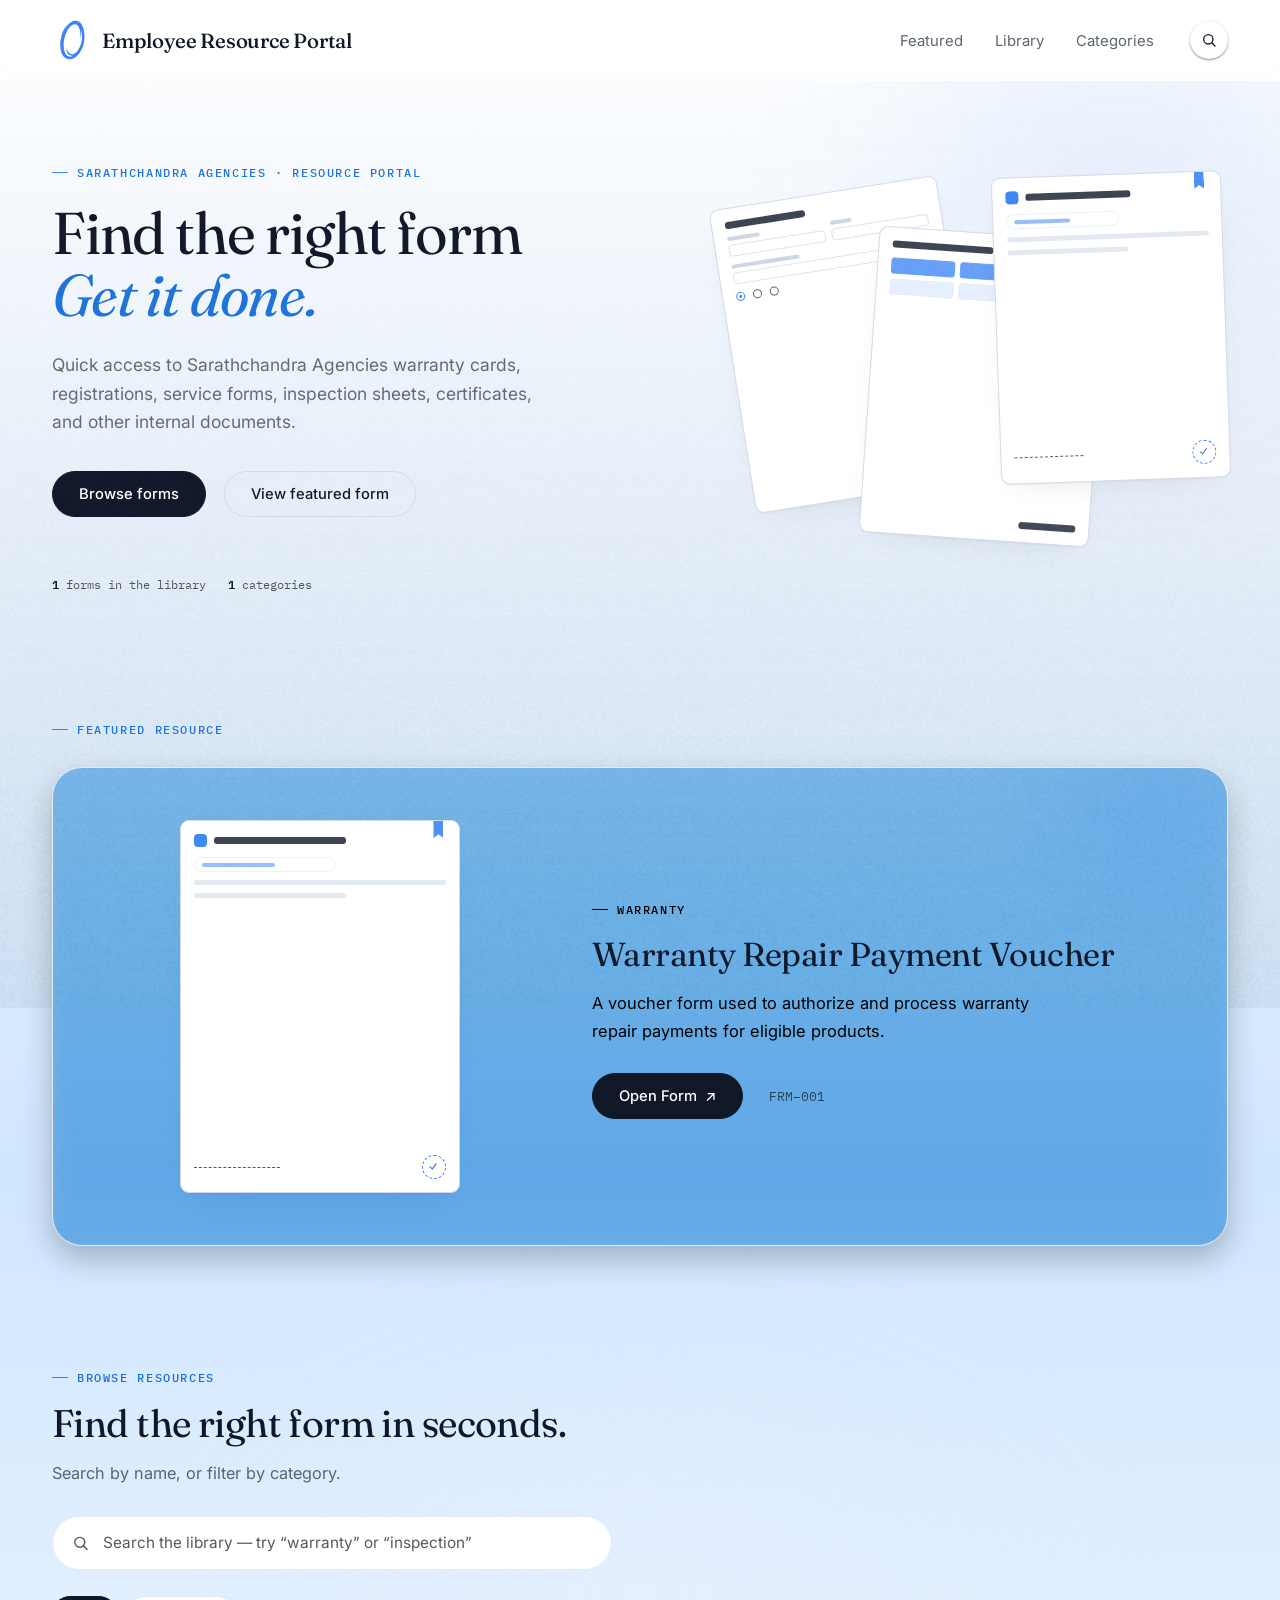
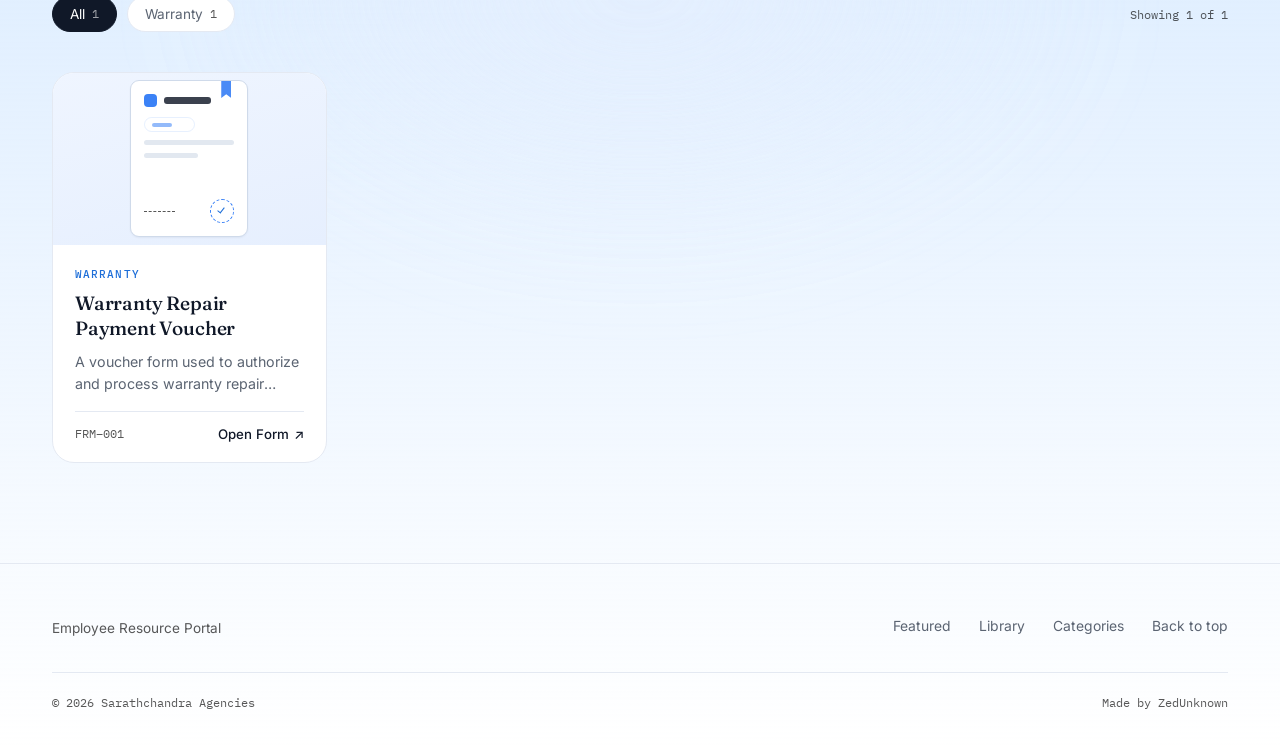
==== index.html @ 928b7312 "First commit" ====
<!DOCTYPE html>
<html lang="en">
<head>
<meta charset="UTF-8">
<meta name="viewport" content="width=device-width, initial-scale=1.0">
<title>Formary — A Library of Forms</title>
<meta name="description" content="A premium library of prebuilt, interactive forms — warranty cards, registrations, service orders, inspections, certificates, and labels.">

<link rel="stylesheet" href="./style.css">
<link rel="preconnect" href="https://fonts.googleapis.com">
<link rel="preconnect" href="https://fonts.gstatic.com" crossorigin>
<link href="https://fonts.googleapis.com/css2?family=Fraunces:opsz,wght@9..144,300;9..144,400;9..144,500;9..144,600&family=Inter:wght@400;500;600;700&family=IBM+Plex+Mono:wght@500;600&display=swap" rel="stylesheet">

</head>
<body>

<a class="skip-link" href="#library">Skip to the form library</a>
<div class="film-grain" aria-hidden="true"></div>

<!-- ============ HEADER ============ -->
<header class="site-header" id="site-header">
  <div class="header-inner">
    <a class="logo" href="#top" aria-label="Formary home">
      <span class="logo-img" aria-hidden="true">
        <svg xmlns="http://www.w3.org/2000/svg" x="0px" y="0px" width="480" height="480" viewBox="0,0,256,256">
            <g fill="#3b82f6" fill-rule="nonzero" stroke="none" stroke-width="1" stroke-linecap="butt" stroke-linejoin="miter" stroke-miterlimit="10" stroke-dasharray="" stroke-dashoffset="0" font-family="none" font-weight="none" font-size="none" text-anchor="none" style="mix-blend-mode: normal"><g transform="scale(5.33333,5.33333)"><path d="M28.004,1c-5.382,0 -9.949,5.206 -13.14,11.472c1.615,-4.713 3.152,-7.482 3.152,-7.482c-8.107,10.848 -8.013,24.027 -8.013,24.027l0.011,-0.037c-0.015,0.299 -0.022,0.587 -0.022,0.864c0,7.891 2.364,17.154 10.929,17.154c9.451,0 18.062,-12.875 18.062,-27.018c-0.001,-16.916 -7.821,-18.98 -10.979,-18.98zM14.02,30.004c0,-11.091 6.302,-25.01 13.366,-25.01c4.302,0 7.348,5.451 6.569,18c0,0 1.224,-5.03 0.664,-11.641c0.832,2.301 1.385,5.418 1.385,9.645c0,2.188 -0.333,4.451 -0.908,6.667c-1.637,5.555 -5.387,13.336 -10.391,13.336c-6.258,0 -7.725,-8.053 -7.725,-8.053c0,8.993 5.608,10.088 8.482,10.06c-1.053,0.637 -2.1,0.997 -3.095,0.997c-5.317,0.001 -8.347,-4.776 -8.347,-14.001z"></path></g></g>
        </svg>
      </span>
      <span class="logo-word">Employee Resource Portal</span>
    </a>
    <nav class="nav" aria-label="Primary">
      <ul class="nav-links">
        <li><a class="nav-link" href="#featured">Featured</a></li>
        <li><a class="nav-link" href="#library">Library</a></li>
        <li><a class="nav-link" href="#categories">Categories</a></li>
      </ul>
      <button class="icon-btn" id="nav-search-btn" aria-label="Search the library">
        <svg viewBox="0 0 24 24" fill="none" stroke="currentColor" stroke-width="2" stroke-linecap="round"><circle cx="11" cy="11" r="7"/><line x1="21" y1="21" x2="16.4" y2="16.4"/></svg>
      </button>
    </nav>
  </div>
</header>

<main id="top">

  <!-- ============ HERO ============ -->
  <section class="hero">
    <div class="bg-glow bg-glow--hero" aria-hidden="true"></div>
    <div class="container hero-inner">
      <div class="hero-text reveal">
        <span class="eyebrow">SARATHCHANDRA AGENCIES · Resource Portal</span>
        <h1 class="hero-title">Find the right form <em>Get it done.</em></h1>
        <p class="hero-sub">Quick access to Sarathchandra Agencies warranty cards, registrations, service forms, inspection sheets, certificates, and other internal documents.</p>
        <div class="hero-actions">
          <a class="btn btn-primary" href="#library">Browse forms</a>
          <a class="btn btn-ghost" href="#featured">View featured form</a>
        </div>
        <div class="hero-meta">
          <span><b id="hero-count">—</b> forms in the library</span>
          <span><b id="hero-cat-count">—</b> categories</span>
        </div>
      </div>

      <div class="hero-stack" aria-hidden="true">
        <div class="stack-sheet stack-1" id="stack-1"></div>
        <div class="stack-sheet stack-2" id="stack-2"></div>
        <div class="stack-sheet stack-3" id="stack-3"></div>
      </div>
    </div>
  </section>

  <!-- ============ FEATURED ============ -->
  <section class="featured" id="featured">
    <div class="container">
      <div class="section-head reveal">
        <span class="eyebrow">Featured resource</span>
      </div>
      <div class="featured-card reveal">
        <div class="featured-preview" id="featured-preview"></div>
        <div class="featured-content">
          <span class="eyebrow black" id="featured-eyebrow-cat">—</span>
          <h3 class="featured-title" id="featured-title">—</h3>
          <p class="featured-desc" id="featured-desc">—</p>
          <div class="featured-foot">
            <a class="btn btn-primary white" id="featured-link" href="#">Open Form <span aria-hidden="true">↗</span></a>
            <span class="featured-code" id="featured-code">—</span>
          </div>
        </div>
      </div>
    </div>
  </section>

  <!-- ============ LIBRARY ============ -->
  <section class="library" id="library">
    <div class="bg-glow bg-glow--library" aria-hidden="true"></div>
    <div class="container">
      <div class="section-head reveal">
        <span class="eyebrow">Browse resources</span>
        <h2>Find the right form in seconds.</h2>
        <p>Search by name, or filter by category.</p>
      </div>

      <div class="toolbar reveal" id="categories">
        <div class="search-wrap">
          <svg class="search-icon" viewBox="0 0 24 24" fill="none" stroke="currentColor" stroke-width="2" stroke-linecap="round"><circle cx="11" cy="11" r="7"/><line x1="21" y1="21" x2="16.4" y2="16.4"/></svg>
          <input class="search-input" id="search-input" type="text" placeholder="Search the library — try “warranty” or “inspection”" aria-label="Search forms">
        </div>
        <div class="filters-row">
          <div class="filters" id="filters" role="group" aria-label="Filter by category"></div>
          <span class="results-meta" id="results-meta"></span>
        </div>
      </div>

      <div class="grid" id="grid"></div>
      <p class="empty-state" id="empty-state">No forms match your search. Try a different term or clear the filters.</p>
    </div>
  </section>

</main>

<!-- ============ FOOTER ============ -->
<footer class="site-footer">
  <div class="container">
    <div class="footer-inner">
      <div>
        <p class="footer-tag">Employee Resource Portal</p>
      </div>
      <nav class="footer-links" aria-label="Footer">
        <a href="#featured">Featured</a>
        <a href="#library">Library</a>
        <a href="#categories">Categories</a>
        <a href="#top">Back to top</a>
      </nav>
    </div>
    <div class="footer-bottom">
      <span>© 2026 Sarathchandra Agencies</span>
      <span>Made by ZedUnknown</span>
    </div>
  </div>
</footer>

<script src="./script.js"></script>
</body>
</html>
---- style.css ----
:root {
    --paper: #FFFFFF;
    --mist: #EFF5FF;
    --mist-2: #E6EFFE;
    --blue: #3B82F6;
    --blue-deep: rgb(29, 110, 216);
    --blue-soft: rgba(59, 130, 246, .12);
    --blue-glow: rgba(59, 130, 246, .22);
    --ink: #101828;
    --slate: #5B6472;
    --slate-2: #000000a8;
    --line: #E4E9F2;
    --line-strong: #CFDAEA;
    --r-xl: 30px;
    --r-lg: 22px;
    --r-md: 16px;
    --r-sm: 8px;
    --shadow-soft: 0 1px 2px rgba(16, 24, 40, .04), 0 14px 34px -20px rgba(16, 24, 40, .14);
    --shadow-hover: 0 6px 14px -4px rgba(59, 130, 246, .14), 0 30px 54px -28px rgba(59, 130, 246, .35);
    --ease: cubic-bezier(.22, .61, .36, 1);
    --font-serif: 'Fraunces', 'Iowan Old Style', Georgia, serif;
    --font-sans: 'Inter', -apple-system, BlinkMacSystemFont, 'Segoe UI', sans-serif;
    --font-mono: 'IBM Plex Mono', 'SFMono-Regular', Menlo, monospace
}

*,
*::before,
*::after {
    box-sizing: border-box
}

html {
    scroll-behavior: smooth
}

body {
    margin: 0;
    background: linear-gradient(0deg, rgba(255, 255, 255, 1) 0%, rgba(20, 130, 255, .2) 50%, rgba(255, 255, 255, 1) 100%);
    color: var(--ink);
    font-family: var(--font-sans);
    -webkit-font-smoothing: antialiased;
    text-rendering: optimizeLegibility;
    overflow-x: hidden
}

img,
svg {
    display: block;
    max-width: 100%
}

a {
    color: inherit
}

button {
    font: inherit;
    color: inherit;
    background: none;
    border: none;
    cursor: pointer
}

ul {
    list-style: none;
    margin: 0;
    padding: 0
}

h1,
h2,
h3,
p {
    margin: 0
}

.skip-link {
    position: absolute;
    top: -48px;
    left: 16px;
    z-index: 1000;
    background: var(--ink);
    color: #fff;
    padding: 10px 18px;
    border-radius: 8px;
    font-size: .85rem;
    transition: top .25s var(--ease)
}

.skip-link:focus {
    top: 16px
}

:focus-visible {
    outline: 2px solid var(--blue);
    outline-offset: 3px;
    border-radius: 4px
}

.container {
    max-width: 1240px;
    margin: 0 auto;
    padding: 0 32px
}

.film-grain {
    position: fixed;
    z-index: 100;
    pointer-events: none;
    opacity: .2;
    mix-blend-mode: overlay;
    filter: contrast(280%) brightness(103%);
    will-change: transform;
    inset: -12%;
    background: url('/assets/film-grain.png') center center / 1280px 720px repeat;
    animation: .72s steps(2) 0s infinite normal none running grain
}

@keyframes grain {
    0% {
        transform: translate3d(-1.8%, 1.2%, 0) scale(1.02)
    }

    25% {
        transform: translate3d(1.4%, -1.1%, 0) scale(1.025)
    }

    50% {
        transform: translate3d(.9%, 1.7%, 0) scale(1.02)
    }

    75% {
        transform: translate3d(-1.2%, -1.5%, 0) scale(1.025)
    }

    100% {
        transform: translate3d(-1.8%, 1.2%, 0) scale(1.02)
    }
}

.bg-glow {
    position: absolute;
    border-radius: 50%;
    filter: blur(70px);
    pointer-events: none;
    z-index: 0
}

.bg-glow--hero {
    top: -220px;
    right: -160px;
    width: 640px;
    height: 640px;
    background: radial-gradient(circle, var(--blue-glow), transparent 70%);
    opacity: .55
}

.bg-glow--library {
    top: 0;
    left: 50%;
    transform: translateX(-50%);
    width: 900px;
    height: 500px;
    background: radial-gradient(ellipse, var(--mist-2), transparent 70%);
    opacity: .7
}

.reveal {
    opacity: 0;
    transform: translateY(18px);
    transition: opacity .7s var(--ease), transform .7s var(--ease)
}

.reveal.in-view {
    opacity: 1;
    transform: translateY(0)
}

.site-header {
    position: sticky;
    top: 0;
    z-index: 100;
    background: rgba(255, 255, 255, .85);
    backdrop-filter: blur(10px) saturate(140%);
    -webkit-backdrop-filter: blur(10px) saturate(140%);
    border-bottom: 1px solid transparent;
    transition: border-color .4s var(--ease), box-shadow .4s var(--ease)
}

.site-header.scrolled {
    border-bottom-color: var(--line);
    box-shadow: 0 8px 24px -20px rgba(16, 24, 40, .25)
}

.header-inner {
    display: flex;
    align-items: center;
    justify-content: space-between;
    padding: 20px 32px;
    max-width: 1240px;
    margin: 0 auto
}

.logo {
    display: flex;
    align-items: center;
    gap: 10px;
    text-decoration: none
}

.logo-img>svg {
    width: 40px;
    height: auto;
    position: relative;
    flex: none
}

.logo-word {
    font-family: var(--font-serif);
    font-size: 1.28rem;
    font-weight: 500;
    letter-spacing: -.01em
}

.nav {
    display: flex;
    align-items: center;
    gap: 36px
}

.nav-links {
    display: flex;
    gap: 32px
}

.nav-link {
    font-size: .93rem;
    color: var(--slate);
    text-decoration: none;
    position: relative;
    padding: 4px 0;
    transition: color .25s var(--ease)
}

.nav-link::after {
    content: '';
    position: absolute;
    left: 0;
    bottom: 0;
    width: 0;
    height: 1px;
    background: var(--blue);
    transition: width .3s var(--ease)
}

.nav-link:hover {
    color: var(--ink)
}

.nav-link:hover::after {
    width: 100%
}

.icon-btn {
    width: 38px;
    height: 38px;
    border-radius: 50%;
    display: flex;
    align-items: center;
    justify-content: center;
    box-shadow: 0 1px 2px rgba(16, 24, 40, .5);
    transition: border-color .25s var(--ease), background .25s var(--ease), transform .25s var(--ease)
}

.icon-btn:hover {
    transform: translateY(-1px)
}

.icon-btn svg {
    width: 16px;
    height: 16px
}

@media (max-width:760px) {
    .nav-links {
        display: none
    }
}

.btn {
    display: inline-flex;
    align-items: center;
    gap: 8px;
    padding: 13px 26px;
    border-radius: 999px;
    font-size: .92rem;
    font-weight: 500;
    text-decoration: none;
    transition: transform .3s var(--ease), box-shadow .3s var(--ease), background .3s var(--ease), border-color .3s var(--ease);
    white-space: nowrap
}

.btn-primary {
    background: var(--ink);
    color: #fff;
    border: 1px solid var(--ink)
}

.btn-primary:hover {
    background: var(--blue-deep);
    border-color: var(--blue-deep);
    transform: translateY(-2px);
    box-shadow: 0 14px 28px -14px rgba(29, 78, 216, .55)
}

.btn-primary.white:hover {
    background: rgba(0, 0, 0, .75);
    border-color: rgba(0, 0, 0, 1);
    transform: translateY(-2px);
    box-shadow: 0 14px 28px -14px rgba(29, 78, 216, .55)
}

.btn-ghost {
    background: transparent;
    color: var(--ink);
    border: 1px solid var(--line-strong)
}

.btn-ghost:hover {
    border-color: var(--blue);
    color: var(--blue-deep);
    background: var(--mist)
}

.eyebrow {
    display: inline-flex;
    align-items: center;
    gap: 9px;
    font-family: var(--font-mono);
    font-size: .72rem;
    letter-spacing: .14em;
    text-transform: uppercase;
    color: var(--blue-deep);
    font-weight: 500
}

.eyebrow::before {
    content: '';
    width: 16px;
    height: 1px;
    background: var(--blue)
}

.eyebrow.black {
    color: #000000
}

.eyebrow.black::before {
    background: #000000
}

.hero {
    position: relative;
    padding: 76px 0 100px;
    overflow: hidden
}

.hero-inner {
    display: grid;
    grid-template-columns: 1.05fr .95fr;
    gap: 64px;
    align-items: center;
    position: relative;
    z-index: 1
}

.hero-title {
    font-family: var(--font-serif);
    font-weight: 400;
    font-size: clamp(2.5rem, 4.6vw, 4.1rem);
    line-height: 1.06;
    letter-spacing: -.02em;
    margin: 22px 0 24px;
    max-width: 15ch
}

.hero-title em {
    font-style: italic;
    color: var(--blue-deep);
    font-weight: 400
}

.hero-sub {
    font-size: 1.09rem;
    line-height: 1.65;
    color: var(--slate);
    max-width: 46ch;
    margin-bottom: 34px
}

.hero-actions {
    display: flex;
    align-items: center;
    gap: 18px;
    flex-wrap: wrap;
    margin-bottom: 34px
}

.hero-meta {
    display: flex;
    gap: 22px;
    flex-wrap: wrap;
    font-family: var(--font-mono);
    font-size: .78rem;
    color: var(--slate-2);
    padding-top: 22px;
    border-top: 1px solid var(--line)
}

.hero-meta b {
    color: var(--ink);
    font-weight: 600
}

.hero-stack {
    position: relative;
    height: 420px
}

.stack-sheet {
    position: absolute;
    width: 230px;
    transition: transform .6s var(--ease);
    animation: float 7s ease-in-out infinite
}

.stack-sheet .doc-sheet {
    width: 230px;
    aspect-ratio: 3/4;
    box-shadow: var(--shadow-soft)
}

.stack-1 {
    top: 6%;
    left: 6%;
    transform: rotate(-9deg);
    z-index: 1;
    animation-delay: .2s
}

.stack-2 {
    top: 16%;
    left: 32%;
    transform: rotate(4deg);
    z-index: 2;
    animation-delay: 1.1s
}

.stack-3 {
    top: 2%;
    left: 56%;
    transform: rotate(-2deg);
    z-index: 3;
    animation-delay: .6s
}

@keyframes float {

    0%,
    100% {
        translate: 0 0
    }

    50% {
        translate: 0 -12px
    }
}

@media (max-width:980px) {
    .hero-inner {
        grid-template-columns: 1fr;
        gap: 56px
    }

    .hero-title {
        max-width: none
    }

    .hero-stack {
        height: 300px
    }

    .stack-sheet {
        width: 170px
    }

    .stack-sheet .doc-sheet {
        width: 170px
    }

    .stack-1 {
        left: 2%
    }

    .stack-2 {
        left: 34%
    }

    .stack-3 {
        left: 64%
    }
}

.section-head {
    max-width: 640px;
    margin-bottom: 30px
}

.section-head h2 {
    font-family: var(--font-serif);
    font-weight: 400;
    font-size: clamp(1.9rem, 3vw, 2.5rem);
    letter-spacing: -.015em;
    margin-top: 16px;
    line-height: 1.15
}

.section-head p {
    color: var(--slate);
    font-size: 1.02rem;
    margin-top: 14px;
    line-height: 1.6
}

.featured {
    padding: 20px 0 96px;
    position: relative
}

.featured-card {
    box-shadow: 0 13px 30px rgba(8, 12, 9, .25);
    background: rgba(29, 127, 207, .5);
    border: 1px solid var(--line);
    border-radius: var(--r-xl);
    backdrop-filter: blur(10px) saturate(140%);
    -webkit-backdrop-filter: blur(10px) saturate(140%);
    border-bottom: 1px solid var(--line);
    padding: 52px;
    display: grid;
    grid-template-columns: .85fr 1.15fr;
    gap: 56px;
    align-items: center;
    position: relative;
    overflow: hidden
}

.featured-card::before {
    content: '';
    position: absolute;
    width: 340px;
    height: 340px;
    border-radius: 50%;
    background: radial-gradient(circle, var(--blue-glow), transparent 70%);
    top: -140px;
    right: -100px;
    opacity: .7;
    pointer-events: none
}

.featured-preview {
    display: flex;
    justify-content: center;
    position: relative;
    z-index: 1
}

.featured-preview .doc-sheet {
    width: 100%;
    max-width: 280px;
    aspect-ratio: 3/4;
    box-shadow: var(--shadow-soft)
}

.featured-content {
    position: relative;
    z-index: 1
}

.featured-title {
    font-family: var(--font-serif);
    font-weight: 400;
    letter-spacing: -.015em;
    font-size: clamp(1.7rem, 2.6vw, 2.35rem);
    margin: 18px 0 16px;
    line-height: 1.15
}

.featured-desc {
    color: #000000;
    font-size: 1.03rem;
    line-height: 1.7;
    max-width: 48ch;
    margin-bottom: 28px
}

.featured-foot {
    display: flex;
    align-items: center;
    gap: 26px;
    flex-wrap: wrap
}

.featured-code {
    font-family: var(--font-mono);
    font-size: .8rem;
    color: rgba(0, 0, 0, .6)
}

@media (max-width:860px) {
    .featured-card {
        grid-template-columns: 1fr;
        padding: 36px 28px;
        gap: 32px;
        text-align: left
    }

    .featured-preview .doc-sheet {
        max-width: 220px
    }
}

.library {
    padding: 20px 0 40px;
    position: relative
}

.toolbar {
    display: flex;
    flex-direction: column;
    gap: 26px;
    margin-bottom: 40px
}

.search-wrap {
    position: relative;
    max-width: 560px
}

.search-icon {
    position: absolute;
    left: 20px;
    top: 50%;
    transform: translateY(-50%);
    width: 17px;
    height: 17px;
    color: var(--slate-2);
    pointer-events: none
}

.search-input {
    width: 100%;
    height: 54px;
    border-radius: 999px;
    border: 1.5px solid var(--line);
    background: #fff;
    padding: 0 22px 0 50px;
    font-size: .96rem;
    font-family: var(--font-sans);
    color: var(--ink);
    transition: border-color .3s var(--ease), box-shadow .3s var(--ease)
}

.search-input::placeholder {
    color: var(--slate-2)
}

.search-input:focus {
    border-color: var(--blue);
    box-shadow: 0 0 0 4px var(--blue-soft);
    outline: none
}

.filters-row {
    display: flex;
    align-items: center;
    justify-content: space-between;
    gap: 20px;
    flex-wrap: wrap
}

.filters {
    display: flex;
    gap: 10px;
    flex-wrap: wrap
}

.filter-pill {
    display: inline-flex;
    align-items: center;
    gap: 7px;
    padding: 9px 17px;
    border-radius: 999px;
    border: 1px solid var(--line);
    font-size: .85rem;
    color: var(--slate);
    background: #fff;
    transition: all .25s var(--ease)
}

.filter-pill .pill-count {
    font-family: var(--font-mono);
    font-size: .72rem;
    color: var(--slate-2)
}

.filter-pill:hover {
    border-color: var(--blue);
    color: var(--blue-deep)
}

.filter-pill.active {
    background: var(--ink);
    border-color: var(--ink);
    color: #fff
}

.filter-pill.active .pill-count {
    color: rgba(255, 255, 255, .6)
}

.results-meta {
    font-family: var(--font-mono);
    font-size: .78rem;
    color: var(--slate-2);
    white-space: nowrap
}

.grid {
    display: grid;
    grid-template-columns: repeat(4, 1fr);
    gap: 26px
}

@media (max-width:1180px) {
    .grid {
        grid-template-columns: repeat(3, 1fr)
    }
}

@media (max-width:820px) {
    .grid {
        grid-template-columns: repeat(2, 1fr)
    }
}

@media (max-width:560px) {
    .grid {
        grid-template-columns: 1fr
    }

    .container {
        padding: 0 20px
    }
}

.card {
    border: 1px solid var(--line);
    border-radius: var(--r-lg);
    background: #fff;
    overflow: hidden;
    transition: transform .4s var(--ease), box-shadow .4s var(--ease), border-color .4s var(--ease)
}

.card:hover {
    transform: translateY(-7px);
    box-shadow: var(--shadow-hover);
    border-color: rgba(59, 130, 246, .4)
}

.card-link {
    display: flex;
    flex-direction: column;
    height: 100%;
    text-decoration: none;
    color: inherit
}

.card-preview {
    background: linear-gradient(165deg, var(--mist) 0%, var(--mist-2) 100%);
    padding: 22px;
    display: flex;
    align-items: center;
    justify-content: center;
    height: 172px;
    position: relative
}

.card-preview .doc-sheet {
    width: 118px;
    aspect-ratio: 3/4;
    transition: transform .5s var(--ease)
}

.card:hover .card-preview .doc-sheet {
    transform: translateY(-3px) scale(1.035)
}

.card-body {
    display: flex;
    flex-direction: column;
    gap: 10px;
    padding: 22px 22px 20px;
    flex: 1
}

.card-eyebrow {
    font-family: var(--font-mono);
    font-size: .68rem;
    letter-spacing: .1em;
    text-transform: uppercase;
    color: var(--blue-deep);
    font-weight: 500
}

.card-title {
    font-family: var(--font-serif);
    font-size: 1.2rem;
    font-weight: 500;
    letter-spacing: -.01em;
    line-height: 1.3
}

.card-desc {
    font-size: .89rem;
    line-height: 1.55;
    color: var(--slate);
    flex: 1;
    display: -webkit-box;
    -webkit-line-clamp: 2;
    -webkit-box-orient: vertical;
    overflow: hidden
}

.card-foot {
    display: flex;
    align-items: center;
    justify-content: space-between;
    margin-top: 6px;
    padding-top: 14px;
    border-top: 1px solid var(--line)
}

.doc-code {
    font-family: var(--font-mono);
    font-size: .72rem;
    color: var(--slate-2)
}

.open-link {
    display: inline-flex;
    align-items: center;
    gap: 5px;
    font-size: .83rem;
    font-weight: 500;
    color: var(--ink);
    transition: color .3s var(--ease)
}

.card:hover .open-link {
    color: var(--blue-deep)
}

.open-link .arrow {
    display: inline-block;
    transition: transform .35s var(--ease)
}

.card:hover .open-link .arrow {
    transform: translate(3px, -3px)
}

.empty-state {
    text-align: center;
    padding: 70px 20px;
    color: var(--slate);
    font-size: .98rem;
    display: none
}

.empty-state.show {
    display: block
}

.doc-sheet {
    background: #fff;
    border: 1px solid var(--line-strong);
    border-radius: 9px;
    padding: 13px;
    display: flex;
    flex-direction: column;
    gap: 8px;
    box-shadow: 0 1px 2px rgba(16, 24, 40, .05);
    position: relative
}

.doc-line {
    height: 5px;
    border-radius: 3px;
    background: #E2E8F0;
    width: 100%;
    transition: transform .4s var(--ease)
}

.doc-line.w-60 {
    width: 60%
}

.doc-line.w-40 {
    width: 40%
}

.doc-line.short {
    width: 32%
}

.doc-line.center {
    margin: 0 auto
}

.doc-line.accent {
    background: var(--blue-soft)
}

.card:hover .doc-line {
    transform: translateX(1.5px)
}

.doc-head {
    display: flex;
    align-items: center;
    gap: 7px;
    margin-bottom: 2px
}

.doc-mark {
    width: 13px;
    height: 13px;
    border-radius: 4px;
    background: var(--blue);
    flex: none
}

.doc-bottom {
    margin-top: auto;
    display: flex;
    align-items: center;
    justify-content: space-between
}

.doc-sig {
    width: 34%;
    height: 0;
    border-top: 1.4px dashed var(--slate-2)
}

.doc-stamp {
    width: 24px;
    height: 24px;
    border-radius: 50%;
    border: 1.6px dashed var(--blue);
    display: flex;
    align-items: center;
    justify-content: center;
    font-size: 9px;
    color: var(--blue-deep);
    font-weight: 700;
    transition: transform .45s var(--ease)
}

.card:hover .doc-stamp {
    transform: rotate(-10deg) scale(1.08)
}

.doc-field {
    display: flex;
    flex-direction: column;
    gap: 4px
}

.doc-label {
    height: 4px;
    width: 34%;
    border-radius: 2px;
    background: #CBD5E1
}

.doc-label.short {
    width: 22%
}

.doc-box {
    height: 12px;
    border-radius: 4px;
    border: 1.3px solid #DCE3ED;
    width: 100%
}

.doc-box.w-40 {
    width: 40%
}

.doc-checks {
    display: flex;
    gap: 6px;
    margin-top: auto
}

.doc-checks i {
    width: 9px;
    height: 9px;
    border-radius: 2px;
    border: 1.3px solid var(--slate-2);
    font-style: normal
}

.doc-table {
    display: grid;
    grid-template-columns: repeat(3, 1fr);
    gap: 5px;
    margin-top: 2px
}

.doc-table span {
    height: 16px;
    border-radius: 3px;
    background: var(--mist-2);
    border: 1px solid #E1EAF8
}

.doc-check-row {
    display: flex;
    align-items: center;
    gap: 7px
}

.doc-box-check {
    width: 11px;
    height: 11px;
    border-radius: 3px;
    border: 1.4px solid var(--slate-2);
    flex: none;
    position: relative
}

.doc-box-check.checked {
    background: var(--blue);
    border-color: var(--blue)
}

.doc-box-check.checked::after {
    content: '';
    position: absolute;
    left: 2.5px;
    top: .5px;
    width: 3.5px;
    height: 6px;
    border-right: 1.4px solid #fff;
    border-bottom: 1.4px solid #fff;
    transform: rotate(40deg)
}

.doc-frame {
    flex: 1;
    border: 1.3px solid var(--blue-soft);
    border-radius: 6px;
    margin: 1px;
    display: flex;
    flex-direction: column;
    align-items: center;
    justify-content: center;
    gap: 9px;
    padding: 10px;
    position: relative
}

.doc-frame::before {
    content: '';
    position: absolute;
    inset: 5px;
    border: 1px solid #EEF2F8;
    border-radius: 4px
}

.doc-seal {
    width: 26px;
    height: 26px;
    border-radius: 50%;
    border: 2px solid var(--blue);
    display: flex;
    align-items: center;
    justify-content: center;
    position: relative;
    z-index: 1;
    transition: transform .45s var(--ease)
}

.doc-seal::before {
    content: '';
    width: 10px;
    height: 10px;
    border-radius: 50%;
    background: var(--blue-soft)
}

.card:hover .doc-seal {
    transform: rotate(8deg)
}

.doc-notch {
    position: absolute;
    top: -7px;
    left: 14px;
    width: 12px;
    height: 12px;
    border-radius: 50%;
    background: var(--mist-2);
    border: 1px solid var(--line-strong)
}

.doc-barcode {
    display: flex;
    align-items: flex-end;
    gap: 2px;
    height: 26px;
    margin: 2px 0
}

.doc-barcode i {
    display: block;
    width: 2px;
    background: var(--ink);
    border-radius: 1px;
    font-style: normal
}

.doc-barcode i:nth-child(odd) {
    height: 100%
}

.doc-barcode i:nth-child(3n) {
    height: 65%;
    width: 3px
}

.doc-barcode i:nth-child(4n) {
    height: 80%
}

.card:hover .doc-barcode i {
    transform: scaleY(1.06)
}

.doc-title {
    height: 7px;
    border-radius: 3px;
    background: var(--ink);
    opacity: .82;
    width: 52%
}

.doc-title.center {
    margin: 0 auto
}

.doc-chip {
    display: flex;
    align-items: center;
    height: 15px;
    width: 56%;
    border: 1.2px solid var(--blue-soft);
    border-radius: 999px;
    padding: 0 7px
}

.doc-chip i {
    display: block;
    width: 58%;
    height: 4px;
    border-radius: 2px;
    background: var(--blue);
    opacity: .55;
    font-style: normal
}

.doc-ribbon {
    position: absolute;
    top: 0;
    right: 16px;
    width: 10px;
    height: 17px;
    background: var(--blue);
    opacity: .92;
    clip-path: polygon(0 0, 100% 0, 100% 100%, 50% 78%, 0 100%)
}

.doc-check-icon {
    position: relative;
    width: 8px;
    height: 8px;
    flex: none
}

.doc-check-icon::after {
    content: '';
    position: absolute;
    left: 1px;
    top: -1px;
    width: 4px;
    height: 7px;
    border-right: 1.6px solid var(--blue-deep);
    border-bottom: 1.6px solid var(--blue-deep);
    transform: rotate(38deg)
}

.doc-field-row {
    display: grid;
    grid-template-columns: 1fr 1fr;
    gap: 6px
}

.doc-radio-row {
    display: flex;
    align-items: center;
    gap: 8px
}

.doc-radio {
    width: 9px;
    height: 9px;
    border-radius: 50%;
    border: 1.3px solid var(--slate-2);
    position: relative;
    flex: none
}

.doc-radio.checked {
    border-color: var(--blue)
}

.doc-radio.checked::after {
    content: '';
    position: absolute;
    inset: 2px;
    border-radius: 50%;
    background: var(--blue)
}

.doc-btn {
    margin-left: auto;
    margin-top: auto;
    height: 14px;
    width: 36%;
    border-radius: 999px;
    background: var(--ink);
    opacity: .85
}

.doc-table span.head {
    background: var(--blue);
    opacity: .8;
    border-color: var(--blue)
}

.doc-total {
    margin-top: auto;
    display: flex;
    justify-content: flex-end
}

.doc-total i {
    display: block;
    width: 28%;
    height: 7px;
    border-radius: 3px;
    background: var(--ink);
    opacity: .8;
    font-style: normal
}

.doc-box-check.flag {
    background: #fff
}

.doc-box-check.flag::after {
    content: '';
    position: absolute;
    left: 2.3px;
    top: 4.3px;
    width: 5px;
    height: 1.4px;
    background: var(--slate-2)
}

.doc-corner {
    position: absolute;
    width: 7px;
    height: 7px;
    border: 1.2px solid var(--blue-soft)
}

.doc-corner.tl {
    top: 5px;
    left: 5px;
    border-right: none;
    border-bottom: none
}

.doc-corner.tr {
    top: 5px;
    right: 5px;
    border-left: none;
    border-bottom: none
}

.doc-corner.bl {
    bottom: 5px;
    left: 5px;
    border-right: none;
    border-top: none
}

.doc-corner.br {
    bottom: 5px;
    right: 5px;
    border-left: none;
    border-top: none
}

.doc-tie-wrap {
    display: flex;
    gap: 3px;
    height: 8px
}

.doc-tie {
    width: 0;
    height: 0;
    border-left: 5px solid transparent;
    border-right: 5px solid transparent;
    border-top: 9px solid var(--blue-soft)
}

.doc-tie.left {
    transform: rotate(-14deg)
}

.doc-tie.right {
    transform: rotate(14deg)
}

.doc-perf {
    height: 0;
    width: 100%;
    border-top: 1.4px dashed var(--line-strong)
}

.doc-row {
    display: flex;
    align-items: flex-end;
    gap: 8px
}

.doc-qr {
    display: grid;
    grid-template-columns: repeat(3, 1fr);
    grid-template-rows: repeat(3, 1fr);
    gap: 1.5px;
    width: 18px;
    height: 18px;
    flex: none
}

.doc-qr i {
    border-radius: .5px;
    font-style: normal;
    background: transparent
}

.doc-qr i.on {
    background: var(--ink)
}

.site-footer {
    border-top: 1px solid var(--line);
    margin-top: 60px;
    padding: 52px 0 36px
}

.footer-inner {
    display: flex;
    align-items: center;
    justify-content: space-between;
    flex-wrap: wrap;
    gap: 24px
}



.footer-tag {
    font-size: .85rem;
    color: var(--slate-2);
    margin-top: 4px
}

.footer-links {
    display: flex;
    gap: 28px;
    flex-wrap: wrap
}

.footer-links a {
    font-size: .87rem;
    color: var(--slate);
    text-decoration: none;
    transition: color .25s var(--ease)
}

.footer-links a:hover {
    color: var(--blue-deep)
}

.footer-bottom {
    margin-top: 36px;
    padding-top: 22px;
    border-top: 1px solid var(--line);
    display: flex;
    justify-content: space-between;
    flex-wrap: wrap;
    gap: 12px;
    font-family: var(--font-mono);
    font-size: .72rem;
    color: var(--slate-2)
}

@media (prefers-reduced-motion:reduce) {
    * {
        animation-duration: .001ms !important;
        animation-iteration-count: 1 !important;
        transition-duration: .001ms !important
    }

    html {
        scroll-behavior: auto
    }

    .grain {
        animation: none;
        opacity: .03
    }

    .stack-sheet {
        animation: none
    }
}
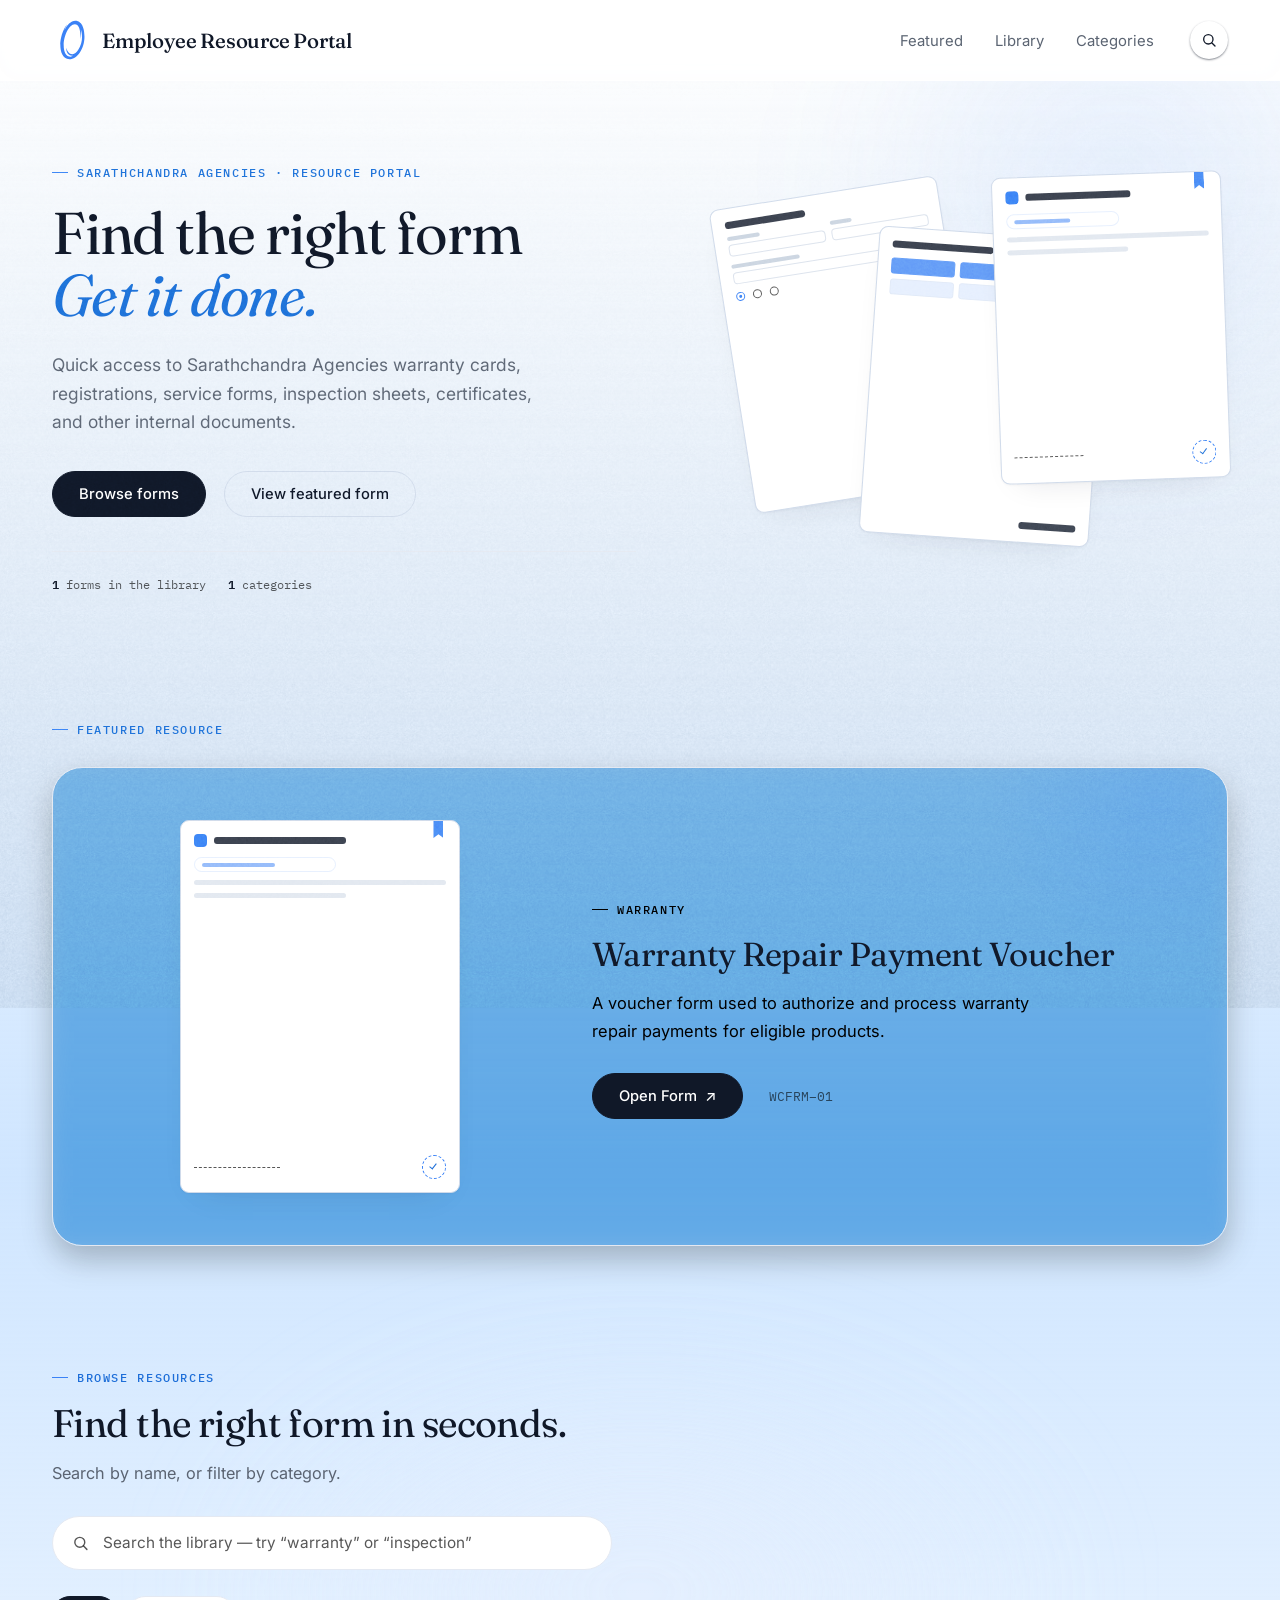
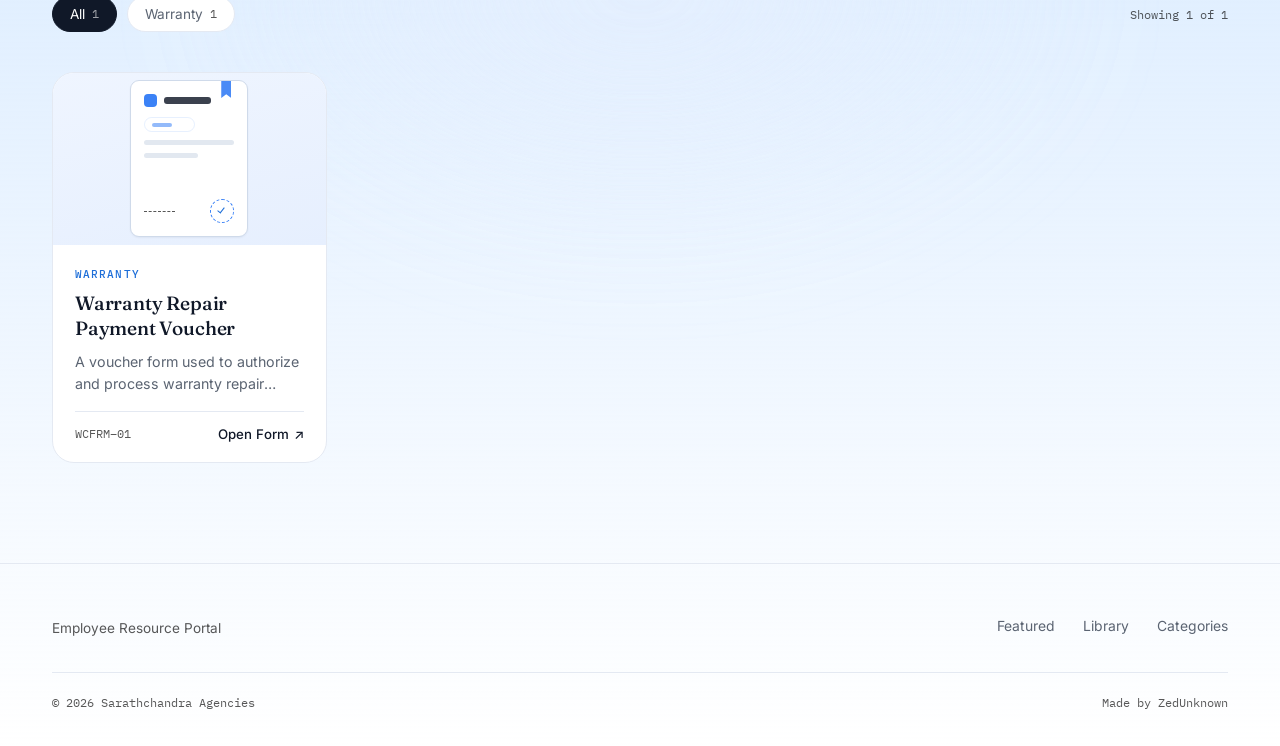
==== commit 791e3cd0: "Fix navigation links to point to the correct sections in index.html" ====
--- a/index.html
+++ b/index.html
@@ -20,7 +20,7 @@
 <!-- ============ HEADER ============ -->
 <header class="site-header" id="site-header">
   <div class="header-inner">
-    <a class="logo" href="#top" aria-label="Formary home">
+    <a class="logo" href="#home" aria-label="Formary home">
       <span class="logo-img" aria-hidden="true">
         <svg xmlns="http://www.w3.org/2000/svg" x="0px" y="0px" width="480" height="480" viewBox="0,0,256,256">
             <g fill="#3b82f6" fill-rule="nonzero" stroke="none" stroke-width="1" stroke-linecap="butt" stroke-linejoin="miter" stroke-miterlimit="10" stroke-dasharray="" stroke-dashoffset="0" font-family="none" font-weight="none" font-size="none" text-anchor="none" style="mix-blend-mode: normal"><g transform="scale(5.33333,5.33333)"><path d="M28.004,1c-5.382,0 -9.949,5.206 -13.14,11.472c1.615,-4.713 3.152,-7.482 3.152,-7.482c-8.107,10.848 -8.013,24.027 -8.013,24.027l0.011,-0.037c-0.015,0.299 -0.022,0.587 -0.022,0.864c0,7.891 2.364,17.154 10.929,17.154c9.451,0 18.062,-12.875 18.062,-27.018c-0.001,-16.916 -7.821,-18.98 -10.979,-18.98zM14.02,30.004c0,-11.091 6.302,-25.01 13.366,-25.01c4.302,0 7.348,5.451 6.569,18c0,0 1.224,-5.03 0.664,-11.641c0.832,2.301 1.385,5.418 1.385,9.645c0,2.188 -0.333,4.451 -0.908,6.667c-1.637,5.555 -5.387,13.336 -10.391,13.336c-6.258,0 -7.725,-8.053 -7.725,-8.053c0,8.993 5.608,10.088 8.482,10.06c-1.053,0.637 -2.1,0.997 -3.095,0.997c-5.317,0.001 -8.347,-4.776 -8.347,-14.001z"></path></g></g>
@@ -41,7 +41,7 @@
   </div>
 </header>
 
-<main id="top">
+<main id="home">
 
   <!-- ============ HERO ============ -->
   <section class="hero">
@@ -129,7 +129,6 @@
         <a href="#featured">Featured</a>
         <a href="#library">Library</a>
         <a href="#categories">Categories</a>
-        <a href="#top">Back to top</a>
       </nav>
     </div>
     <div class="footer-bottom">
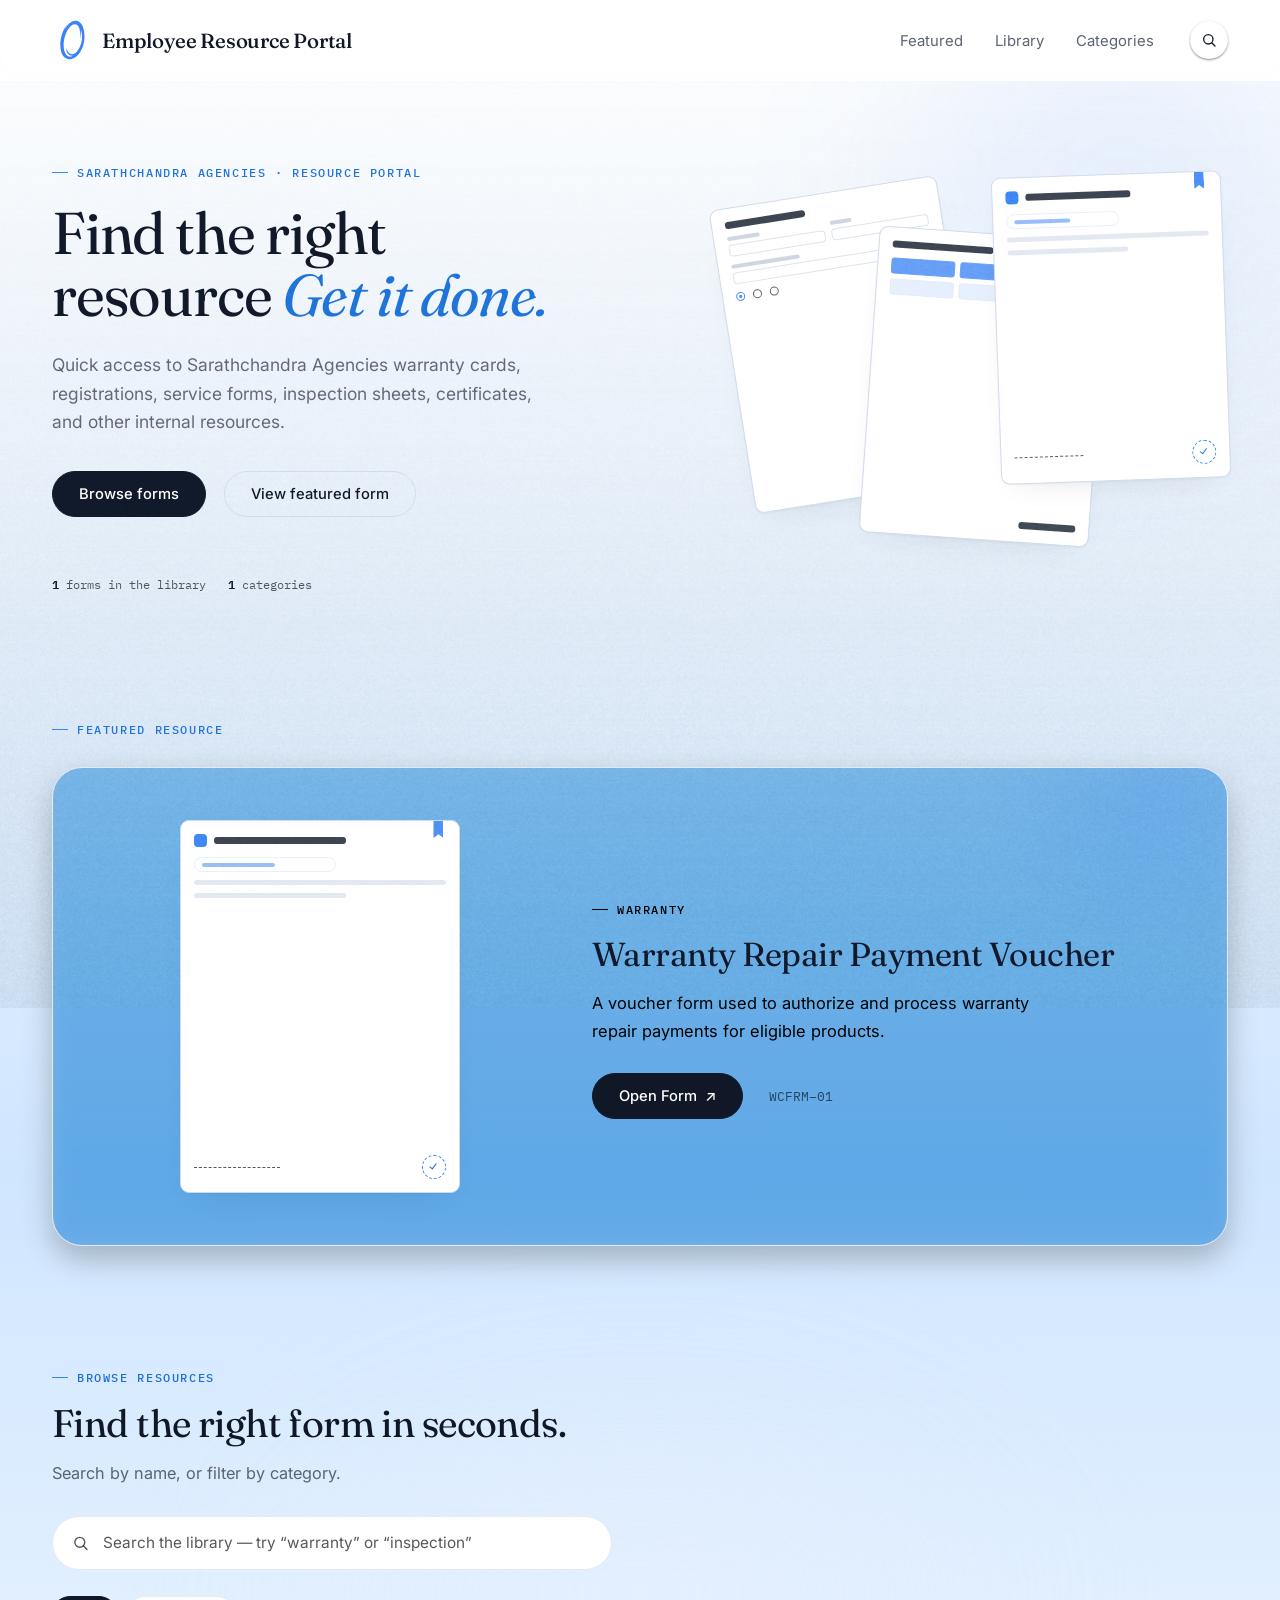
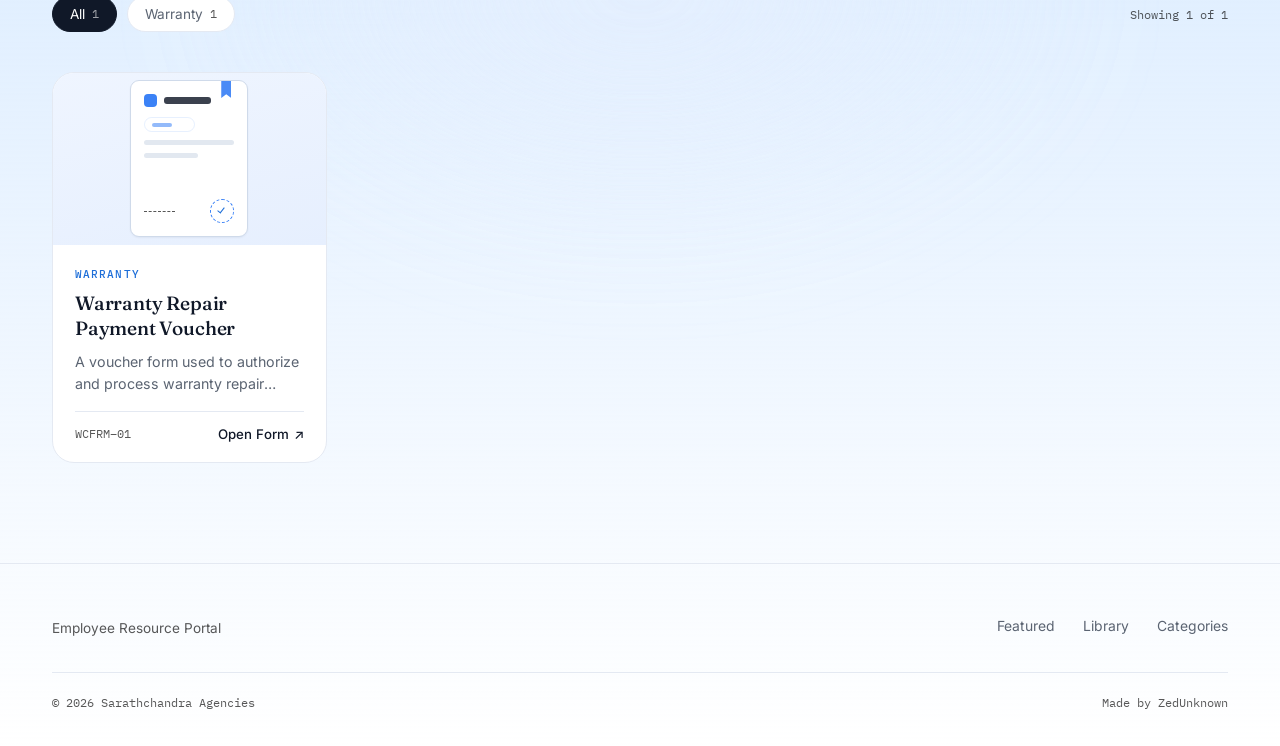
==== commit 2dc02e5b: "Update hero section text for clarity and relevance" ====
--- a/index.html
+++ b/index.html
@@ -49,8 +49,8 @@
     <div class="container hero-inner">
       <div class="hero-text reveal">
         <span class="eyebrow">SARATHCHANDRA AGENCIES · Resource Portal</span>
-        <h1 class="hero-title">Find the right form <em>Get it done.</em></h1>
-        <p class="hero-sub">Quick access to Sarathchandra Agencies warranty cards, registrations, service forms, inspection sheets, certificates, and other internal documents.</p>
+        <h1 class="hero-title">Find the right resource <em>Get it done.</em></h1>
+        <p class="hero-sub">Quick access to Sarathchandra Agencies warranty cards, registrations, service forms, inspection sheets, certificates, and other internal resources.</p>
         <div class="hero-actions">
           <a class="btn btn-primary" href="#library">Browse forms</a>
           <a class="btn btn-ghost" href="#featured">View featured form</a>
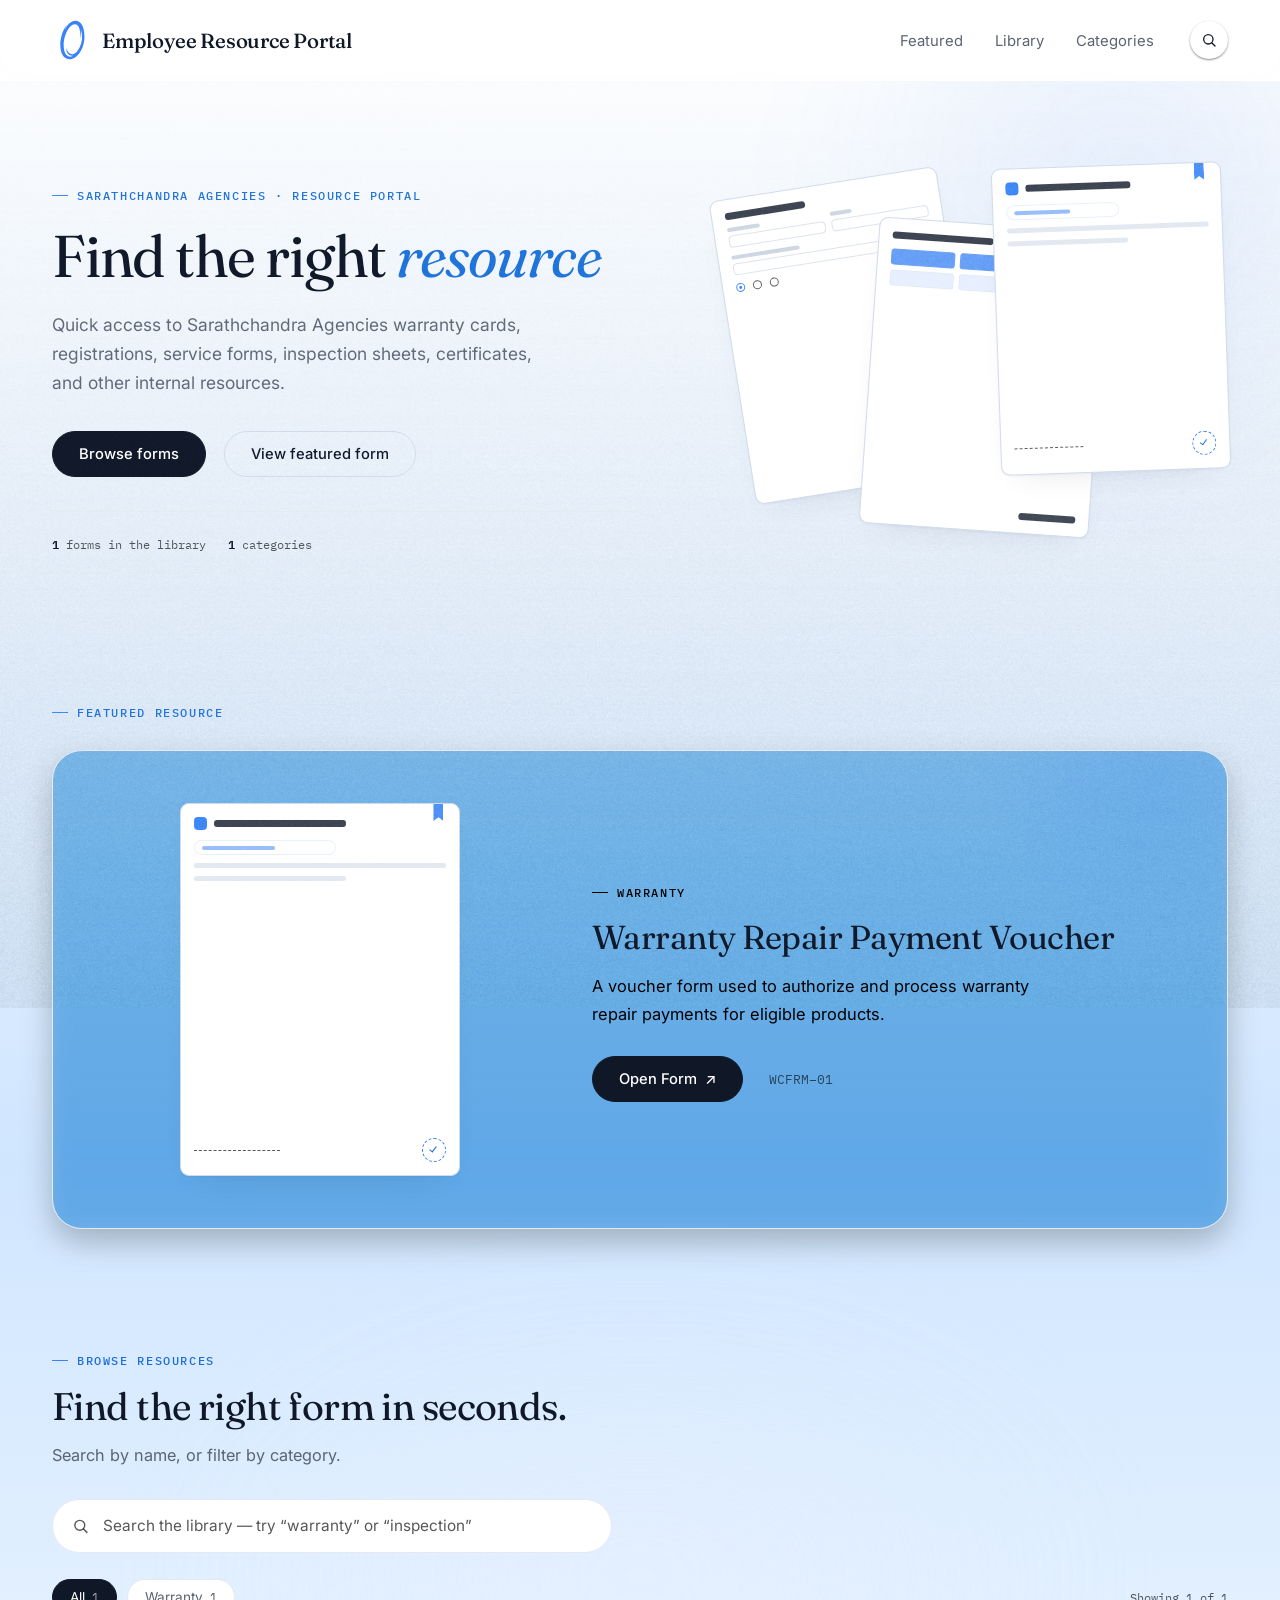
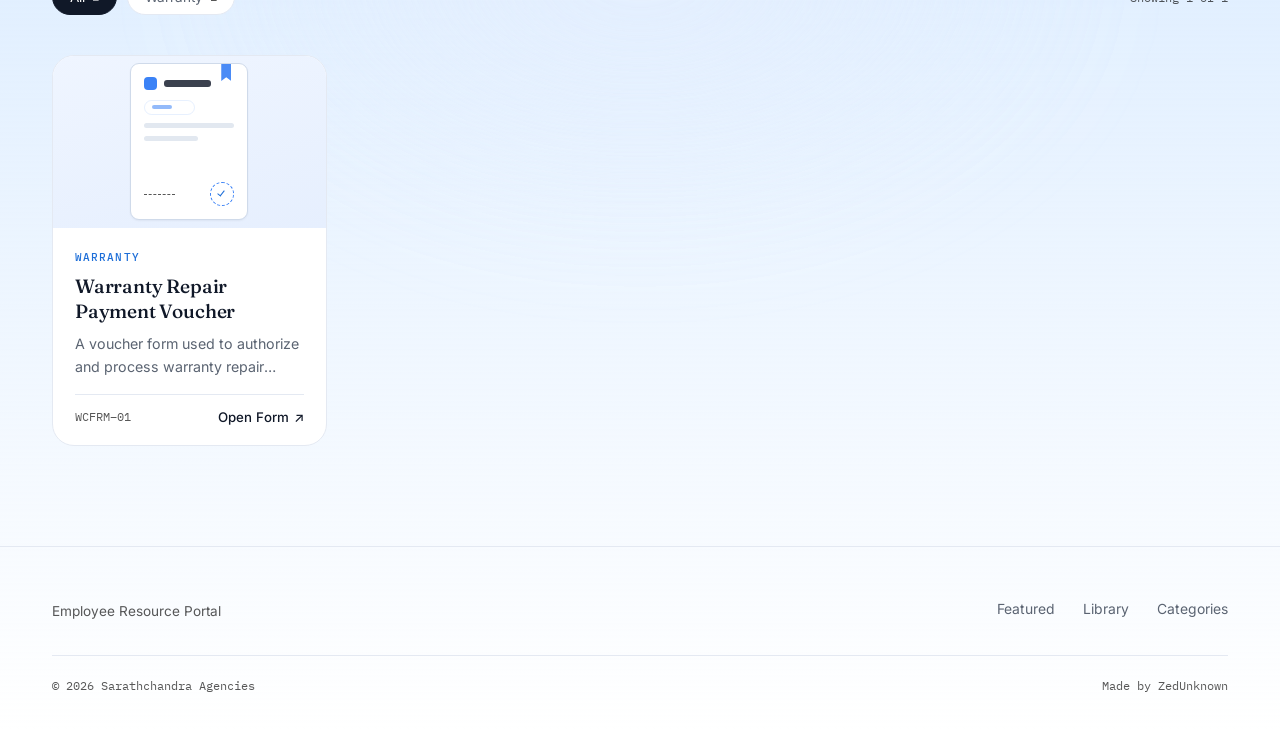
==== commit 55bc99dd: "Update hero section title for clarity and emphasis on resources" ====
--- a/index.html
+++ b/index.html
@@ -49,7 +49,7 @@
     <div class="container hero-inner">
       <div class="hero-text reveal">
         <span class="eyebrow">SARATHCHANDRA AGENCIES · Resource Portal</span>
-        <h1 class="hero-title">Find the right resource <em>Get it done.</em></h1>
+        <h1 class="hero-title">Find the right <em>resource</em></h1>
         <p class="hero-sub">Quick access to Sarathchandra Agencies warranty cards, registrations, service forms, inspection sheets, certificates, and other internal resources.</p>
         <div class="hero-actions">
           <a class="btn btn-primary" href="#library">Browse forms</a>
--- a/style.css
+++ b/style.css
@@ -1,1464 +1 @@
-:root {
-    --paper: #FFFFFF;
-    --mist: #EFF5FF;
-    --mist-2: #E6EFFE;
-    --blue: #3B82F6;
-    --blue-deep: rgb(29, 110, 216);
-    --blue-soft: rgba(59, 130, 246, .12);
-    --blue-glow: rgba(59, 130, 246, .22);
-    --ink: #101828;
-    --slate: #5B6472;
-    --slate-2: #000000a8;
-    --line: #E4E9F2;
-    --line-strong: #CFDAEA;
-    --r-xl: 30px;
-    --r-lg: 22px;
-    --r-md: 16px;
-    --r-sm: 8px;
-    --shadow-soft: 0 1px 2px rgba(16, 24, 40, .04), 0 14px 34px -20px rgba(16, 24, 40, .14);
-    --shadow-hover: 0 6px 14px -4px rgba(59, 130, 246, .14), 0 30px 54px -28px rgba(59, 130, 246, .35);
-    --ease: cubic-bezier(.22, .61, .36, 1);
-    --font-serif: 'Fraunces', 'Iowan Old Style', Georgia, serif;
-    --font-sans: 'Inter', -apple-system, BlinkMacSystemFont, 'Segoe UI', sans-serif;
-    --font-mono: 'IBM Plex Mono', 'SFMono-Regular', Menlo, monospace
-}
-
-*,
-*::before,
-*::after {
-    box-sizing: border-box
-}
-
-html {
-    scroll-behavior: smooth
-}
-
-body {
-    margin: 0;
-    background: linear-gradient(0deg, rgba(255, 255, 255, 1) 0%, rgba(20, 130, 255, .2) 50%, rgba(255, 255, 255, 1) 100%);
-    color: var(--ink);
-    font-family: var(--font-sans);
-    -webkit-font-smoothing: antialiased;
-    text-rendering: optimizeLegibility;
-    overflow-x: hidden
-}
-
-img,
-svg {
-    display: block;
-    max-width: 100%
-}
-
-a {
-    color: inherit
-}
-
-button {
-    font: inherit;
-    color: inherit;
-    background: none;
-    border: none;
-    cursor: pointer
-}
-
-ul {
-    list-style: none;
-    margin: 0;
-    padding: 0
-}
-
-h1,
-h2,
-h3,
-p {
-    margin: 0
-}
-
-.skip-link {
-    position: absolute;
-    top: -48px;
-    left: 16px;
-    z-index: 1000;
-    background: var(--ink);
-    color: #fff;
-    padding: 10px 18px;
-    border-radius: 8px;
-    font-size: .85rem;
-    transition: top .25s var(--ease)
-}
-
-.skip-link:focus {
-    top: 16px
-}
-
-:focus-visible {
-    outline: 2px solid var(--blue);
-    outline-offset: 3px;
-    border-radius: 4px
-}
-
-.container {
-    max-width: 1240px;
-    margin: 0 auto;
-    padding: 0 32px
-}
-
-.film-grain {
-    position: fixed;
-    z-index: 100;
-    pointer-events: none;
-    opacity: .2;
-    mix-blend-mode: overlay;
-    filter: contrast(280%) brightness(103%);
-    will-change: transform;
-    inset: -12%;
-    background: url('/assets/film-grain.png') center center / 1280px 720px repeat;
-    animation: .72s steps(2) 0s infinite normal none running grain
-}
-
-@keyframes grain {
-    0% {
-        transform: translate3d(-1.8%, 1.2%, 0) scale(1.02)
-    }
-
-    25% {
-        transform: translate3d(1.4%, -1.1%, 0) scale(1.025)
-    }
-
-    50% {
-        transform: translate3d(.9%, 1.7%, 0) scale(1.02)
-    }
-
-    75% {
-        transform: translate3d(-1.2%, -1.5%, 0) scale(1.025)
-    }
-
-    100% {
-        transform: translate3d(-1.8%, 1.2%, 0) scale(1.02)
-    }
-}
-
-.bg-glow {
-    position: absolute;
-    border-radius: 50%;
-    filter: blur(70px);
-    pointer-events: none;
-    z-index: 0
-}
-
-.bg-glow--hero {
-    top: -220px;
-    right: -160px;
-    width: 640px;
-    height: 640px;
-    background: radial-gradient(circle, var(--blue-glow), transparent 70%);
-    opacity: .55
-}
-
-.bg-glow--library {
-    top: 0;
-    left: 50%;
-    transform: translateX(-50%);
-    width: 900px;
-    height: 500px;
-    background: radial-gradient(ellipse, var(--mist-2), transparent 70%);
-    opacity: .7
-}
-
-.reveal {
-    opacity: 0;
-    transform: translateY(18px);
-    transition: opacity .7s var(--ease), transform .7s var(--ease)
-}
-
-.reveal.in-view {
-    opacity: 1;
-    transform: translateY(0)
-}
-
-.site-header {
-    position: sticky;
-    top: 0;
-    z-index: 100;
-    background: rgba(255, 255, 255, .85);
-    backdrop-filter: blur(10px) saturate(140%);
-    -webkit-backdrop-filter: blur(10px) saturate(140%);
-    border-bottom: 1px solid transparent;
-    transition: border-color .4s var(--ease), box-shadow .4s var(--ease)
-}
-
-.site-header.scrolled {
-    border-bottom-color: var(--line);
-    box-shadow: 0 8px 24px -20px rgba(16, 24, 40, .25)
-}
-
-.header-inner {
-    display: flex;
-    align-items: center;
-    justify-content: space-between;
-    padding: 20px 32px;
-    max-width: 1240px;
-    margin: 0 auto
-}
-
-.logo {
-    display: flex;
-    align-items: center;
-    gap: 10px;
-    text-decoration: none
-}
-
-.logo-img>svg {
-    width: 40px;
-    height: auto;
-    position: relative;
-    flex: none
-}
-
-.logo-word {
-    font-family: var(--font-serif);
-    font-size: 1.28rem;
-    font-weight: 500;
-    letter-spacing: -.01em
-}
-
-.nav {
-    display: flex;
-    align-items: center;
-    gap: 36px
-}
-
-.nav-links {
-    display: flex;
-    gap: 32px
-}
-
-.nav-link {
-    font-size: .93rem;
-    color: var(--slate);
-    text-decoration: none;
-    position: relative;
-    padding: 4px 0;
-    transition: color .25s var(--ease)
-}
-
-.nav-link::after {
-    content: '';
-    position: absolute;
-    left: 0;
-    bottom: 0;
-    width: 0;
-    height: 1px;
-    background: var(--blue);
-    transition: width .3s var(--ease)
-}
-
-.nav-link:hover {
-    color: var(--ink)
-}
-
-.nav-link:hover::after {
-    width: 100%
-}
-
-.icon-btn {
-    width: 38px;
-    height: 38px;
-    border-radius: 50%;
-    display: flex;
-    align-items: center;
-    justify-content: center;
-    box-shadow: 0 1px 2px rgba(16, 24, 40, .5);
-    transition: border-color .25s var(--ease), background .25s var(--ease), transform .25s var(--ease)
-}
-
-.icon-btn:hover {
-    transform: translateY(-1px)
-}
-
-.icon-btn svg {
-    width: 16px;
-    height: 16px
-}
-
-@media (max-width:760px) {
-    .nav-links {
-        display: none
-    }
-}
-
-.btn {
-    display: inline-flex;
-    align-items: center;
-    gap: 8px;
-    padding: 13px 26px;
-    border-radius: 999px;
-    font-size: .92rem;
-    font-weight: 500;
-    text-decoration: none;
-    transition: transform .3s var(--ease), box-shadow .3s var(--ease), background .3s var(--ease), border-color .3s var(--ease);
-    white-space: nowrap
-}
-
-.btn-primary {
-    background: var(--ink);
-    color: #fff;
-    border: 1px solid var(--ink)
-}
-
-.btn-primary:hover {
-    background: var(--blue-deep);
-    border-color: var(--blue-deep);
-    transform: translateY(-2px);
-    box-shadow: 0 14px 28px -14px rgba(29, 78, 216, .55)
-}
-
-.btn-primary.white:hover {
-    background: rgba(0, 0, 0, .75);
-    border-color: rgba(0, 0, 0, 1);
-    transform: translateY(-2px);
-    box-shadow: 0 14px 28px -14px rgba(29, 78, 216, .55)
-}
-
-.btn-ghost {
-    background: transparent;
-    color: var(--ink);
-    border: 1px solid var(--line-strong)
-}
-
-.btn-ghost:hover {
-    border-color: var(--blue);
-    color: var(--blue-deep);
-    background: var(--mist)
-}
-
-.eyebrow {
-    display: inline-flex;
-    align-items: center;
-    gap: 9px;
-    font-family: var(--font-mono);
-    font-size: .72rem;
-    letter-spacing: .14em;
-    text-transform: uppercase;
-    color: var(--blue-deep);
-    font-weight: 500
-}
-
-.eyebrow::before {
-    content: '';
-    width: 16px;
-    height: 1px;
-    background: var(--blue)
-}
-
-.eyebrow.black {
-    color: #000000
-}
-
-.eyebrow.black::before {
-    background: #000000
-}
-
-.hero {
-    position: relative;
-    padding: 76px 0 100px;
-    overflow: hidden
-}
-
-.hero-inner {
-    display: grid;
-    grid-template-columns: 1.05fr .95fr;
-    gap: 64px;
-    align-items: center;
-    position: relative;
-    z-index: 1
-}
-
-.hero-title {
-    font-family: var(--font-serif);
-    font-weight: 400;
-    font-size: clamp(2.5rem, 4.6vw, 4.1rem);
-    line-height: 1.06;
-    letter-spacing: -.02em;
-    margin: 22px 0 24px;
-    max-width: 15ch
-}
-
-.hero-title em {
-    font-style: italic;
-    color: var(--blue-deep);
-    font-weight: 400
-}
-
-.hero-sub {
-    font-size: 1.09rem;
-    line-height: 1.65;
-    color: var(--slate);
-    max-width: 46ch;
-    margin-bottom: 34px
-}
-
-.hero-actions {
-    display: flex;
-    align-items: center;
-    gap: 18px;
-    flex-wrap: wrap;
-    margin-bottom: 34px
-}
-
-.hero-meta {
-    display: flex;
-    gap: 22px;
-    flex-wrap: wrap;
-    font-family: var(--font-mono);
-    font-size: .78rem;
-    color: var(--slate-2);
-    padding-top: 22px;
-    border-top: 1px solid var(--line)
-}
-
-.hero-meta b {
-    color: var(--ink);
-    font-weight: 600
-}
-
-.hero-stack {
-    position: relative;
-    height: 420px
-}
-
-.stack-sheet {
-    position: absolute;
-    width: 230px;
-    transition: transform .6s var(--ease);
-    animation: float 7s ease-in-out infinite
-}
-
-.stack-sheet .doc-sheet {
-    width: 230px;
-    aspect-ratio: 3/4;
-    box-shadow: var(--shadow-soft)
-}
-
-.stack-1 {
-    top: 6%;
-    left: 6%;
-    transform: rotate(-9deg);
-    z-index: 1;
-    animation-delay: .2s
-}
-
-.stack-2 {
-    top: 16%;
-    left: 32%;
-    transform: rotate(4deg);
-    z-index: 2;
-    animation-delay: 1.1s
-}
-
-.stack-3 {
-    top: 2%;
-    left: 56%;
-    transform: rotate(-2deg);
-    z-index: 3;
-    animation-delay: .6s
-}
-
-@keyframes float {
-
-    0%,
-    100% {
-        translate: 0 0
-    }
-
-    50% {
-        translate: 0 -12px
-    }
-}
-
-@media (max-width:980px) {
-    .hero-inner {
-        grid-template-columns: 1fr;
-        gap: 56px
-    }
-
-    .hero-title {
-        max-width: none
-    }
-
-    .hero-stack {
-        height: 300px
-    }
-
-    .stack-sheet {
-        width: 170px
-    }
-
-    .stack-sheet .doc-sheet {
-        width: 170px
-    }
-
-    .stack-1 {
-        left: 2%
-    }
-
-    .stack-2 {
-        left: 34%
-    }
-
-    .stack-3 {
-        left: 64%
-    }
-}
-
-.section-head {
-    max-width: 640px;
-    margin-bottom: 30px
-}
-
-.section-head h2 {
-    font-family: var(--font-serif);
-    font-weight: 400;
-    font-size: clamp(1.9rem, 3vw, 2.5rem);
-    letter-spacing: -.015em;
-    margin-top: 16px;
-    line-height: 1.15
-}
-
-.section-head p {
-    color: var(--slate);
-    font-size: 1.02rem;
-    margin-top: 14px;
-    line-height: 1.6
-}
-
-.featured {
-    padding: 20px 0 96px;
-    position: relative
-}
-
-.featured-card {
-    box-shadow: 0 13px 30px rgba(8, 12, 9, .25);
-    background: rgba(29, 127, 207, .5);
-    border: 1px solid var(--line);
-    border-radius: var(--r-xl);
-    backdrop-filter: blur(10px) saturate(140%);
-    -webkit-backdrop-filter: blur(10px) saturate(140%);
-    border-bottom: 1px solid var(--line);
-    padding: 52px;
-    display: grid;
-    grid-template-columns: .85fr 1.15fr;
-    gap: 56px;
-    align-items: center;
-    position: relative;
-    overflow: hidden
-}
-
-.featured-card::before {
-    content: '';
-    position: absolute;
-    width: 340px;
-    height: 340px;
-    border-radius: 50%;
-    background: radial-gradient(circle, var(--blue-glow), transparent 70%);
-    top: -140px;
-    right: -100px;
-    opacity: .7;
-    pointer-events: none
-}
-
-.featured-preview {
-    display: flex;
-    justify-content: center;
-    position: relative;
-    z-index: 1
-}
-
-.featured-preview .doc-sheet {
-    width: 100%;
-    max-width: 280px;
-    aspect-ratio: 3/4;
-    box-shadow: var(--shadow-soft)
-}
-
-.featured-content {
-    position: relative;
-    z-index: 1
-}
-
-.featured-title {
-    font-family: var(--font-serif);
-    font-weight: 400;
-    letter-spacing: -.015em;
-    font-size: clamp(1.7rem, 2.6vw, 2.35rem);
-    margin: 18px 0 16px;
-    line-height: 1.15
-}
-
-.featured-desc {
-    color: #000000;
-    font-size: 1.03rem;
-    line-height: 1.7;
-    max-width: 48ch;
-    margin-bottom: 28px
-}
-
-.featured-foot {
-    display: flex;
-    align-items: center;
-    gap: 26px;
-    flex-wrap: wrap
-}
-
-.featured-code {
-    font-family: var(--font-mono);
-    font-size: .8rem;
-    color: rgba(0, 0, 0, .6)
-}
-
-@media (max-width:860px) {
-    .featured-card {
-        grid-template-columns: 1fr;
-        padding: 36px 28px;
-        gap: 32px;
-        text-align: left
-    }
-
-    .featured-preview .doc-sheet {
-        max-width: 220px
-    }
-}
-
-.library {
-    padding: 20px 0 40px;
-    position: relative
-}
-
-.toolbar {
-    display: flex;
-    flex-direction: column;
-    gap: 26px;
-    margin-bottom: 40px
-}
-
-.search-wrap {
-    position: relative;
-    max-width: 560px
-}
-
-.search-icon {
-    position: absolute;
-    left: 20px;
-    top: 50%;
-    transform: translateY(-50%);
-    width: 17px;
-    height: 17px;
-    color: var(--slate-2);
-    pointer-events: none
-}
-
-.search-input {
-    width: 100%;
-    height: 54px;
-    border-radius: 999px;
-    border: 1.5px solid var(--line);
-    background: #fff;
-    padding: 0 22px 0 50px;
-    font-size: .96rem;
-    font-family: var(--font-sans);
-    color: var(--ink);
-    transition: border-color .3s var(--ease), box-shadow .3s var(--ease)
-}
-
-.search-input::placeholder {
-    color: var(--slate-2)
-}
-
-.search-input:focus {
-    border-color: var(--blue);
-    box-shadow: 0 0 0 4px var(--blue-soft);
-    outline: none
-}
-
-.filters-row {
-    display: flex;
-    align-items: center;
-    justify-content: space-between;
-    gap: 20px;
-    flex-wrap: wrap
-}
-
-.filters {
-    display: flex;
-    gap: 10px;
-    flex-wrap: wrap
-}
-
-.filter-pill {
-    display: inline-flex;
-    align-items: center;
-    gap: 7px;
-    padding: 9px 17px;
-    border-radius: 999px;
-    border: 1px solid var(--line);
-    font-size: .85rem;
-    color: var(--slate);
-    background: #fff;
-    transition: all .25s var(--ease)
-}
-
-.filter-pill .pill-count {
-    font-family: var(--font-mono);
-    font-size: .72rem;
-    color: var(--slate-2)
-}
-
-.filter-pill:hover {
-    border-color: var(--blue);
-    color: var(--blue-deep)
-}
-
-.filter-pill.active {
-    background: var(--ink);
-    border-color: var(--ink);
-    color: #fff
-}
-
-.filter-pill.active .pill-count {
-    color: rgba(255, 255, 255, .6)
-}
-
-.results-meta {
-    font-family: var(--font-mono);
-    font-size: .78rem;
-    color: var(--slate-2);
-    white-space: nowrap
-}
-
-.grid {
-    display: grid;
-    grid-template-columns: repeat(4, 1fr);
-    gap: 26px
-}
-
-@media (max-width:1180px) {
-    .grid {
-        grid-template-columns: repeat(3, 1fr)
-    }
-}
-
-@media (max-width:820px) {
-    .grid {
-        grid-template-columns: repeat(2, 1fr)
-    }
-}
-
-@media (max-width:560px) {
-    .grid {
-        grid-template-columns: 1fr
-    }
-
-    .container {
-        padding: 0 20px
-    }
-}
-
-.card {
-    border: 1px solid var(--line);
-    border-radius: var(--r-lg);
-    background: #fff;
-    overflow: hidden;
-    transition: transform .4s var(--ease), box-shadow .4s var(--ease), border-color .4s var(--ease)
-}
-
-.card:hover {
-    transform: translateY(-7px);
-    box-shadow: var(--shadow-hover);
-    border-color: rgba(59, 130, 246, .4)
-}
-
-.card-link {
-    display: flex;
-    flex-direction: column;
-    height: 100%;
-    text-decoration: none;
-    color: inherit
-}
-
-.card-preview {
-    background: linear-gradient(165deg, var(--mist) 0%, var(--mist-2) 100%);
-    padding: 22px;
-    display: flex;
-    align-items: center;
-    justify-content: center;
-    height: 172px;
-    position: relative
-}
-
-.card-preview .doc-sheet {
-    width: 118px;
-    aspect-ratio: 3/4;
-    transition: transform .5s var(--ease)
-}
-
-.card:hover .card-preview .doc-sheet {
-    transform: translateY(-3px) scale(1.035)
-}
-
-.card-body {
-    display: flex;
-    flex-direction: column;
-    gap: 10px;
-    padding: 22px 22px 20px;
-    flex: 1
-}
-
-.card-eyebrow {
-    font-family: var(--font-mono);
-    font-size: .68rem;
-    letter-spacing: .1em;
-    text-transform: uppercase;
-    color: var(--blue-deep);
-    font-weight: 500
-}
-
-.card-title {
-    font-family: var(--font-serif);
-    font-size: 1.2rem;
-    font-weight: 500;
-    letter-spacing: -.01em;
-    line-height: 1.3
-}
-
-.card-desc {
-    font-size: .89rem;
-    line-height: 1.55;
-    color: var(--slate);
-    flex: 1;
-    display: -webkit-box;
-    -webkit-line-clamp: 2;
-    -webkit-box-orient: vertical;
-    overflow: hidden
-}
-
-.card-foot {
-    display: flex;
-    align-items: center;
-    justify-content: space-between;
-    margin-top: 6px;
-    padding-top: 14px;
-    border-top: 1px solid var(--line)
-}
-
-.doc-code {
-    font-family: var(--font-mono);
-    font-size: .72rem;
-    color: var(--slate-2)
-}
-
-.open-link {
-    display: inline-flex;
-    align-items: center;
-    gap: 5px;
-    font-size: .83rem;
-    font-weight: 500;
-    color: var(--ink);
-    transition: color .3s var(--ease)
-}
-
-.card:hover .open-link {
-    color: var(--blue-deep)
-}
-
-.open-link .arrow {
-    display: inline-block;
-    transition: transform .35s var(--ease)
-}
-
-.card:hover .open-link .arrow {
-    transform: translate(3px, -3px)
-}
-
-.empty-state {
-    text-align: center;
-    padding: 70px 20px;
-    color: var(--slate);
-    font-size: .98rem;
-    display: none
-}
-
-.empty-state.show {
-    display: block
-}
-
-.doc-sheet {
-    background: #fff;
-    border: 1px solid var(--line-strong);
-    border-radius: 9px;
-    padding: 13px;
-    display: flex;
-    flex-direction: column;
-    gap: 8px;
-    box-shadow: 0 1px 2px rgba(16, 24, 40, .05);
-    position: relative
-}
-
-.doc-line {
-    height: 5px;
-    border-radius: 3px;
-    background: #E2E8F0;
-    width: 100%;
-    transition: transform .4s var(--ease)
-}
-
-.doc-line.w-60 {
-    width: 60%
-}
-
-.doc-line.w-40 {
-    width: 40%
-}
-
-.doc-line.short {
-    width: 32%
-}
-
-.doc-line.center {
-    margin: 0 auto
-}
-
-.doc-line.accent {
-    background: var(--blue-soft)
-}
-
-.card:hover .doc-line {
-    transform: translateX(1.5px)
-}
-
-.doc-head {
-    display: flex;
-    align-items: center;
-    gap: 7px;
-    margin-bottom: 2px
-}
-
-.doc-mark {
-    width: 13px;
-    height: 13px;
-    border-radius: 4px;
-    background: var(--blue);
-    flex: none
-}
-
-.doc-bottom {
-    margin-top: auto;
-    display: flex;
-    align-items: center;
-    justify-content: space-between
-}
-
-.doc-sig {
-    width: 34%;
-    height: 0;
-    border-top: 1.4px dashed var(--slate-2)
-}
-
-.doc-stamp {
-    width: 24px;
-    height: 24px;
-    border-radius: 50%;
-    border: 1.6px dashed var(--blue);
-    display: flex;
-    align-items: center;
-    justify-content: center;
-    font-size: 9px;
-    color: var(--blue-deep);
-    font-weight: 700;
-    transition: transform .45s var(--ease)
-}
-
-.card:hover .doc-stamp {
-    transform: rotate(-10deg) scale(1.08)
-}
-
-.doc-field {
-    display: flex;
-    flex-direction: column;
-    gap: 4px
-}
-
-.doc-label {
-    height: 4px;
-    width: 34%;
-    border-radius: 2px;
-    background: #CBD5E1
-}
-
-.doc-label.short {
-    width: 22%
-}
-
-.doc-box {
-    height: 12px;
-    border-radius: 4px;
-    border: 1.3px solid #DCE3ED;
-    width: 100%
-}
-
-.doc-box.w-40 {
-    width: 40%
-}
-
-.doc-checks {
-    display: flex;
-    gap: 6px;
-    margin-top: auto
-}
-
-.doc-checks i {
-    width: 9px;
-    height: 9px;
-    border-radius: 2px;
-    border: 1.3px solid var(--slate-2);
-    font-style: normal
-}
-
-.doc-table {
-    display: grid;
-    grid-template-columns: repeat(3, 1fr);
-    gap: 5px;
-    margin-top: 2px
-}
-
-.doc-table span {
-    height: 16px;
-    border-radius: 3px;
-    background: var(--mist-2);
-    border: 1px solid #E1EAF8
-}
-
-.doc-check-row {
-    display: flex;
-    align-items: center;
-    gap: 7px
-}
-
-.doc-box-check {
-    width: 11px;
-    height: 11px;
-    border-radius: 3px;
-    border: 1.4px solid var(--slate-2);
-    flex: none;
-    position: relative
-}
-
-.doc-box-check.checked {
-    background: var(--blue);
-    border-color: var(--blue)
-}
-
-.doc-box-check.checked::after {
-    content: '';
-    position: absolute;
-    left: 2.5px;
-    top: .5px;
-    width: 3.5px;
-    height: 6px;
-    border-right: 1.4px solid #fff;
-    border-bottom: 1.4px solid #fff;
-    transform: rotate(40deg)
-}
-
-.doc-frame {
-    flex: 1;
-    border: 1.3px solid var(--blue-soft);
-    border-radius: 6px;
-    margin: 1px;
-    display: flex;
-    flex-direction: column;
-    align-items: center;
-    justify-content: center;
-    gap: 9px;
-    padding: 10px;
-    position: relative
-}
-
-.doc-frame::before {
-    content: '';
-    position: absolute;
-    inset: 5px;
-    border: 1px solid #EEF2F8;
-    border-radius: 4px
-}
-
-.doc-seal {
-    width: 26px;
-    height: 26px;
-    border-radius: 50%;
-    border: 2px solid var(--blue);
-    display: flex;
-    align-items: center;
-    justify-content: center;
-    position: relative;
-    z-index: 1;
-    transition: transform .45s var(--ease)
-}
-
-.doc-seal::before {
-    content: '';
-    width: 10px;
-    height: 10px;
-    border-radius: 50%;
-    background: var(--blue-soft)
-}
-
-.card:hover .doc-seal {
-    transform: rotate(8deg)
-}
-
-.doc-notch {
-    position: absolute;
-    top: -7px;
-    left: 14px;
-    width: 12px;
-    height: 12px;
-    border-radius: 50%;
-    background: var(--mist-2);
-    border: 1px solid var(--line-strong)
-}
-
-.doc-barcode {
-    display: flex;
-    align-items: flex-end;
-    gap: 2px;
-    height: 26px;
-    margin: 2px 0
-}
-
-.doc-barcode i {
-    display: block;
-    width: 2px;
-    background: var(--ink);
-    border-radius: 1px;
-    font-style: normal
-}
-
-.doc-barcode i:nth-child(odd) {
-    height: 100%
-}
-
-.doc-barcode i:nth-child(3n) {
-    height: 65%;
-    width: 3px
-}
-
-.doc-barcode i:nth-child(4n) {
-    height: 80%
-}
-
-.card:hover .doc-barcode i {
-    transform: scaleY(1.06)
-}
-
-.doc-title {
-    height: 7px;
-    border-radius: 3px;
-    background: var(--ink);
-    opacity: .82;
-    width: 52%
-}
-
-.doc-title.center {
-    margin: 0 auto
-}
-
-.doc-chip {
-    display: flex;
-    align-items: center;
-    height: 15px;
-    width: 56%;
-    border: 1.2px solid var(--blue-soft);
-    border-radius: 999px;
-    padding: 0 7px
-}
-
-.doc-chip i {
-    display: block;
-    width: 58%;
-    height: 4px;
-    border-radius: 2px;
-    background: var(--blue);
-    opacity: .55;
-    font-style: normal
-}
-
-.doc-ribbon {
-    position: absolute;
-    top: 0;
-    right: 16px;
-    width: 10px;
-    height: 17px;
-    background: var(--blue);
-    opacity: .92;
-    clip-path: polygon(0 0, 100% 0, 100% 100%, 50% 78%, 0 100%)
-}
-
-.doc-check-icon {
-    position: relative;
-    width: 8px;
-    height: 8px;
-    flex: none
-}
-
-.doc-check-icon::after {
-    content: '';
-    position: absolute;
-    left: 1px;
-    top: -1px;
-    width: 4px;
-    height: 7px;
-    border-right: 1.6px solid var(--blue-deep);
-    border-bottom: 1.6px solid var(--blue-deep);
-    transform: rotate(38deg)
-}
-
-.doc-field-row {
-    display: grid;
-    grid-template-columns: 1fr 1fr;
-    gap: 6px
-}
-
-.doc-radio-row {
-    display: flex;
-    align-items: center;
-    gap: 8px
-}
-
-.doc-radio {
-    width: 9px;
-    height: 9px;
-    border-radius: 50%;
-    border: 1.3px solid var(--slate-2);
-    position: relative;
-    flex: none
-}
-
-.doc-radio.checked {
-    border-color: var(--blue)
-}
-
-.doc-radio.checked::after {
-    content: '';
-    position: absolute;
-    inset: 2px;
-    border-radius: 50%;
-    background: var(--blue)
-}
-
-.doc-btn {
-    margin-left: auto;
-    margin-top: auto;
-    height: 14px;
-    width: 36%;
-    border-radius: 999px;
-    background: var(--ink);
-    opacity: .85
-}
-
-.doc-table span.head {
-    background: var(--blue);
-    opacity: .8;
-    border-color: var(--blue)
-}
-
-.doc-total {
-    margin-top: auto;
-    display: flex;
-    justify-content: flex-end
-}
-
-.doc-total i {
-    display: block;
-    width: 28%;
-    height: 7px;
-    border-radius: 3px;
-    background: var(--ink);
-    opacity: .8;
-    font-style: normal
-}
-
-.doc-box-check.flag {
-    background: #fff
-}
-
-.doc-box-check.flag::after {
-    content: '';
-    position: absolute;
-    left: 2.3px;
-    top: 4.3px;
-    width: 5px;
-    height: 1.4px;
-    background: var(--slate-2)
-}
-
-.doc-corner {
-    position: absolute;
-    width: 7px;
-    height: 7px;
-    border: 1.2px solid var(--blue-soft)
-}
-
-.doc-corner.tl {
-    top: 5px;
-    left: 5px;
-    border-right: none;
-    border-bottom: none
-}
-
-.doc-corner.tr {
-    top: 5px;
-    right: 5px;
-    border-left: none;
-    border-bottom: none
-}
-
-.doc-corner.bl {
-    bottom: 5px;
-    left: 5px;
-    border-right: none;
-    border-top: none
-}
-
-.doc-corner.br {
-    bottom: 5px;
-    right: 5px;
-    border-left: none;
-    border-top: none
-}
-
-.doc-tie-wrap {
-    display: flex;
-    gap: 3px;
-    height: 8px
-}
-
-.doc-tie {
-    width: 0;
-    height: 0;
-    border-left: 5px solid transparent;
-    border-right: 5px solid transparent;
-    border-top: 9px solid var(--blue-soft)
-}
-
-.doc-tie.left {
-    transform: rotate(-14deg)
-}
-
-.doc-tie.right {
-    transform: rotate(14deg)
-}
-
-.doc-perf {
-    height: 0;
-    width: 100%;
-    border-top: 1.4px dashed var(--line-strong)
-}
-
-.doc-row {
-    display: flex;
-    align-items: flex-end;
-    gap: 8px
-}
-
-.doc-qr {
-    display: grid;
-    grid-template-columns: repeat(3, 1fr);
-    grid-template-rows: repeat(3, 1fr);
-    gap: 1.5px;
-    width: 18px;
-    height: 18px;
-    flex: none
-}
-
-.doc-qr i {
-    border-radius: .5px;
-    font-style: normal;
-    background: transparent
-}
-
-.doc-qr i.on {
-    background: var(--ink)
-}
-
-.site-footer {
-    border-top: 1px solid var(--line);
-    margin-top: 60px;
-    padding: 52px 0 36px
-}
-
-.footer-inner {
-    display: flex;
-    align-items: center;
-    justify-content: space-between;
-    flex-wrap: wrap;
-    gap: 24px
-}
-
-
-
-.footer-tag {
-    font-size: .85rem;
-    color: var(--slate-2);
-    margin-top: 4px
-}
-
-.footer-links {
-    display: flex;
-    gap: 28px;
-    flex-wrap: wrap
-}
-
-.footer-links a {
-    font-size: .87rem;
-    color: var(--slate);
-    text-decoration: none;
-    transition: color .25s var(--ease)
-}
-
-.footer-links a:hover {
-    color: var(--blue-deep)
-}
-
-.footer-bottom {
-    margin-top: 36px;
-    padding-top: 22px;
-    border-top: 1px solid var(--line);
-    display: flex;
-    justify-content: space-between;
-    flex-wrap: wrap;
-    gap: 12px;
-    font-family: var(--font-mono);
-    font-size: .72rem;
-    color: var(--slate-2)
-}
-
-@media (prefers-reduced-motion:reduce) {
-    * {
-        animation-duration: .001ms !important;
-        animation-iteration-count: 1 !important;
-        transition-duration: .001ms !important
-    }
-
-    html {
-        scroll-behavior: auto
-    }
-
-    .grain {
-        animation: none;
-        opacity: .03
-    }
-
-    .stack-sheet {
-        animation: none
-    }
-}+:root{--paper:#FFFFFF;--mist:#EFF5FF;--mist-2:#E6EFFE;--blue:#3B82F6;--blue-deep:rgb(29,110,216);--blue-soft:rgba(59,130,246,.12);--blue-glow:rgba(59,130,246,.22);--ink:#101828;--slate:#5B6472;--slate-2:#000000a8;--line:#E4E9F2;--line-strong:#CFDAEA;--r-xl:30px;--r-lg:22px;--r-md:16px;--r-sm:8px;--shadow-soft:0 1px 2px rgba(16,24,40,.04),0 14px 34px -20px rgba(16,24,40,.14);--shadow-hover:0 6px 14px -4px rgba(59,130,246,.14),0 30px 54px -28px rgba(59,130,246,.35);--ease:cubic-bezier(.22,.61,.36,1);--font-serif:'Fraunces','Iowan Old Style',Georgia,serif;--font-sans:'Inter',-apple-system,BlinkMacSystemFont,'Segoe UI',sans-serif;--font-mono:'IBM Plex Mono','SFMono-Regular',Menlo,monospace}*,*::before,*::after{box-sizing:border-box}html{scroll-behavior:smooth}body{margin:0;background:linear-gradient(0deg,rgba(255,255,255,1) 0%,rgba(20,130,255,.2) 50%,rgba(255,255,255,1) 100%);color:var(--ink);font-family:var(--font-sans);-webkit-font-smoothing:antialiased;text-rendering:optimizeLegibility;overflow-x:hidden}img,svg{display:block;max-width:100%}a{color:inherit}button{font:inherit;color:inherit;background:none;border:none;cursor:pointer}ul{list-style:none;margin:0;padding:0}h1,h2,h3,p{margin:0}.skip-link{position:absolute;top:-48px;left:16px;z-index:1000;background:var(--ink);color:#fff;padding:10px 18px;border-radius:8px;font-size:.85rem;transition:top .25s var(--ease)}.skip-link:focus{top:16px}:focus-visible{outline:2px solid var(--blue);outline-offset:3px;border-radius:4px}.container{max-width:1240px;margin:0 auto;padding:0 32px}.film-grain{position:fixed;z-index:100;pointer-events:none;opacity:.2;mix-blend-mode:overlay;filter:contrast(280%) brightness(103%);will-change:transform;inset:-12%;background:url('/assets/film-grain.png') center center / 1280px 720px repeat;animation:.72s steps(2) 0s infinite normal none running grain}@keyframes grain{0%{transform:translate3d(-1.8%,1.2%,0) scale(1.02)}25%{transform:translate3d(1.4%,-1.1%,0) scale(1.025)}50%{transform:translate3d(.9%,1.7%,0) scale(1.02)}75%{transform:translate3d(-1.2%,-1.5%,0) scale(1.025)}100%{transform:translate3d(-1.8%,1.2%,0) scale(1.02)}}.bg-glow{position:absolute;border-radius:50%;filter:blur(70px);pointer-events:none;z-index:0}.bg-glow--hero{top:-220px;right:-160px;width:640px;height:640px;background:radial-gradient(circle,var(--blue-glow),transparent 70%);opacity:.55}.bg-glow--library{top:0;left:50%;transform:translateX(-50%);width:900px;height:500px;background:radial-gradient(ellipse,var(--mist-2),transparent 70%);opacity:.7}.reveal{opacity:0;transform:translateY(18px);transition:opacity .7s var(--ease),transform .7s var(--ease)}.reveal.in-view{opacity:1;transform:translateY(0)}.site-header{position:sticky;top:0;z-index:100;background:rgba(255,255,255,.85);backdrop-filter:blur(10px) saturate(140%);-webkit-backdrop-filter:blur(10px) saturate(140%);border-bottom:1px solid transparent;transition:border-color .4s var(--ease),box-shadow .4s var(--ease)}.site-header.scrolled{border-bottom-color:var(--line);box-shadow:0 8px 24px -20px rgba(16,24,40,.25)}.header-inner{display:flex;align-items:center;justify-content:space-between;padding:20px 32px;max-width:1240px;margin:0 auto}.logo{display:flex;align-items:center;gap:10px;text-decoration:none}.logo-img>svg{width:40px;height:auto;position:relative;flex:none}.logo-word{font-family:var(--font-serif);font-size:1.28rem;font-weight:500;letter-spacing:-.01em}.nav{display:flex;align-items:center;gap:36px}.nav-links{display:flex;gap:32px}.nav-link{font-size:.93rem;color:var(--slate);text-decoration:none;position:relative;padding:4px 0;transition:color .25s var(--ease)}.nav-link::after{content:'';position:absolute;left:0;bottom:0;width:0;height:1px;background:var(--blue);transition:width .3s var(--ease)}.nav-link:hover{color:var(--ink)}.nav-link:hover::after{width:100%}.icon-btn{width:38px;height:38px;border-radius:50%;display:flex;align-items:center;justify-content:center;box-shadow:0 1px 2px rgba(16,24,40,.5);transition:border-color .25s var(--ease),background .25s var(--ease),transform .25s var(--ease)}.icon-btn:hover{transform:translateY(-1px)}.icon-btn svg{width:16px;height:16px}@media (max-width:760px){.nav-links{display:none}}.btn{display:inline-flex;align-items:center;gap:8px;padding:13px 26px;border-radius:999px;font-size:.92rem;font-weight:500;text-decoration:none;transition:transform .3s var(--ease),box-shadow .3s var(--ease),background .3s var(--ease),border-color .3s var(--ease);white-space:nowrap}.btn-primary{background:var(--ink);color:#fff;border:1px solid var(--ink)}.btn-primary:hover{background:var(--blue-deep);border-color:var(--blue-deep);transform:translateY(-2px);box-shadow:0 14px 28px -14px rgba(29,78,216,.55)}.btn-primary.white:hover{background:rgba(0,0,0,.75);border-color:rgba(0,0,0,1);transform:translateY(-2px);box-shadow:0 14px 28px -14px rgba(29,78,216,.55)}.btn-ghost{background:transparent;color:var(--ink);border:1px solid var(--line-strong)}.btn-ghost:hover{border-color:var(--blue);color:var(--blue-deep);background:var(--mist)}.eyebrow{display:inline-flex;align-items:center;gap:9px;font-family:var(--font-mono);font-size:.72rem;letter-spacing:.14em;text-transform:uppercase;color:var(--blue-deep);font-weight:500}.eyebrow::before{content:'';width:16px;height:1px;background:var(--blue)}.eyebrow.black{color:#000000}.eyebrow.black::before{background:#000000}.hero{position:relative;padding:76px 0 100px;overflow:hidden}.hero-inner{display:grid;grid-template-columns:1.05fr .95fr;gap:64px;align-items:center;position:relative;z-index:1}.hero-title{font-family:var(--font-serif);font-weight:400;font-size:clamp(2.5rem,4.6vw,4.1rem);line-height:1.06;letter-spacing:-.02em;margin:22px 0 24px;max-width:15ch}.hero-title em{font-style:italic;color:var(--blue-deep);font-weight:400}.hero-sub{font-size:1.09rem;line-height:1.65;color:var(--slate);max-width:46ch;margin-bottom:34px}.hero-actions{display:flex;align-items:center;gap:18px;flex-wrap:wrap;margin-bottom:34px}.hero-meta{display:flex;gap:22px;flex-wrap:wrap;font-family:var(--font-mono);font-size:.78rem;color:var(--slate-2);padding-top:22px;border-top:1px solid var(--line)}.hero-meta b{color:var(--ink);font-weight:600}.hero-stack{position:relative;height:420px}.stack-sheet{position:absolute;width:230px;transition:transform .6s var(--ease);animation:float 7s ease-in-out infinite}.stack-sheet .doc-sheet{width:230px;aspect-ratio:3/4;box-shadow:var(--shadow-soft)}.stack-1{top:6%;left:6%;transform:rotate(-9deg);z-index:1;animation-delay:.2s}.stack-2{top:16%;left:32%;transform:rotate(4deg);z-index:2;animation-delay:1.1s}.stack-3{top:2%;left:56%;transform:rotate(-2deg);z-index:3;animation-delay:.6s}@keyframes float{0%,100%{translate:0 0}50%{translate:0 -12px}}@media (max-width:980px){.hero-inner{grid-template-columns:1fr;gap:56px}.hero-title{max-width:none}.hero-stack{height:300px}.stack-sheet{width:170px}.stack-sheet .doc-sheet{width:170px}.stack-1{left:2%}.stack-2{left:34%}.stack-3{left:64%}}.section-head{max-width:640px;margin-bottom:30px}.section-head h2{font-family:var(--font-serif);font-weight:400;font-size:clamp(1.9rem,3vw,2.5rem);letter-spacing:-.015em;margin-top:16px;line-height:1.15}.section-head p{color:var(--slate);font-size:1.02rem;margin-top:14px;line-height:1.6}.featured{padding:20px 0 96px;position:relative}.featured-card{box-shadow:0 13px 30px rgba(8,12,9,.25);background:rgba(29,127,207,.5);border:1px solid var(--line);border-radius:var(--r-xl);backdrop-filter:blur(10px) saturate(140%);-webkit-backdrop-filter:blur(10px) saturate(140%);border-bottom:1px solid var(--line);padding:52px;display:grid;grid-template-columns:.85fr 1.15fr;gap:56px;align-items:center;position:relative;overflow:hidden}.featured-card::before{content:'';position:absolute;width:340px;height:340px;border-radius:50%;background:radial-gradient(circle,var(--blue-glow),transparent 70%);top:-140px;right:-100px;opacity:.7;pointer-events:none}.featured-preview{display:flex;justify-content:center;position:relative;z-index:1}.featured-preview .doc-sheet{width:100%;max-width:280px;aspect-ratio:3/4;box-shadow:var(--shadow-soft)}.featured-content{position:relative;z-index:1}.featured-title{font-family:var(--font-serif);font-weight:400;letter-spacing:-.015em;font-size:clamp(1.7rem,2.6vw,2.35rem);margin:18px 0 16px;line-height:1.15}.featured-desc{color:#000000;font-size:1.03rem;line-height:1.7;max-width:48ch;margin-bottom:28px}.featured-foot{display:flex;align-items:center;gap:26px;flex-wrap:wrap}.featured-code{font-family:var(--font-mono);font-size:.8rem;color:rgba(0,0,0,.6)}@media (max-width:860px){.featured-card{grid-template-columns:1fr;padding:36px 28px;gap:32px;text-align:left}.featured-preview .doc-sheet{max-width:220px}}.library{padding:20px 0 40px;position:relative}.toolbar{display:flex;flex-direction:column;gap:26px;margin-bottom:40px}.search-wrap{position:relative;max-width:560px}.search-icon{position:absolute;left:20px;top:50%;transform:translateY(-50%);width:17px;height:17px;color:var(--slate-2);pointer-events:none}.search-input{width:100%;height:54px;border-radius:999px;border:1.5px solid var(--line);background:#fff;padding:0 22px 0 50px;font-size:.96rem;font-family:var(--font-sans);color:var(--ink);transition:border-color .3s var(--ease),box-shadow .3s var(--ease)}.search-input::placeholder{color:var(--slate-2)}.search-input:focus{border-color:var(--blue);box-shadow:0 0 0 4px var(--blue-soft);outline:none}.filters-row{display:flex;align-items:center;justify-content:space-between;gap:20px;flex-wrap:wrap}.filters{display:flex;gap:10px;flex-wrap:wrap}.filter-pill{display:inline-flex;align-items:center;gap:7px;padding:9px 17px;border-radius:999px;border:1px solid var(--line);font-size:.85rem;color:var(--slate);background:#fff;transition:all .25s var(--ease)}.filter-pill .pill-count{font-family:var(--font-mono);font-size:.72rem;color:var(--slate-2)}.filter-pill:hover{border-color:var(--blue);color:var(--blue-deep)}.filter-pill.active{background:var(--ink);border-color:var(--ink);color:#fff}.filter-pill.active .pill-count{color:rgba(255,255,255,.6)}.results-meta{font-family:var(--font-mono);font-size:.78rem;color:var(--slate-2);white-space:nowrap}.grid{display:grid;grid-template-columns:repeat(4,1fr);gap:26px}@media (max-width:1180px){.grid{grid-template-columns:repeat(3,1fr)}}@media (max-width:820px){.grid{grid-template-columns:repeat(2,1fr)}}@media (max-width:560px){.grid{grid-template-columns:1fr}.container{padding:0 20px}}.card{border:1px solid var(--line);border-radius:var(--r-lg);background:#fff;overflow:hidden;transition:transform .4s var(--ease),box-shadow .4s var(--ease),border-color .4s var(--ease)}.card:hover{transform:translateY(-7px);box-shadow:var(--shadow-hover);border-color:rgba(59,130,246,.4)}.card-link{display:flex;flex-direction:column;height:100%;text-decoration:none;color:inherit}.card-preview{background:linear-gradient(165deg,var(--mist) 0%,var(--mist-2) 100%);padding:22px;display:flex;align-items:center;justify-content:center;height:172px;position:relative}.card-preview .doc-sheet{width:118px;aspect-ratio:3/4;transition:transform .5s var(--ease)}.card:hover .card-preview .doc-sheet{transform:translateY(-3px) scale(1.035)}.card-body{display:flex;flex-direction:column;gap:10px;padding:22px 22px 20px;flex:1}.card-eyebrow{font-family:var(--font-mono);font-size:.68rem;letter-spacing:.1em;text-transform:uppercase;color:var(--blue-deep);font-weight:500}.card-title{font-family:var(--font-serif);font-size:1.2rem;font-weight:500;letter-spacing:-.01em;line-height:1.3}.card-desc{font-size:.89rem;line-height:1.55;color:var(--slate);flex:1;display:-webkit-box;-webkit-line-clamp:2;-webkit-box-orient:vertical;overflow:hidden}.card-foot{display:flex;align-items:center;justify-content:space-between;margin-top:6px;padding-top:14px;border-top:1px solid var(--line)}.doc-code{font-family:var(--font-mono);font-size:.72rem;color:var(--slate-2)}.open-link{display:inline-flex;align-items:center;gap:5px;font-size:.83rem;font-weight:500;color:var(--ink);transition:color .3s var(--ease)}.card:hover .open-link{color:var(--blue-deep)}.open-link .arrow{display:inline-block;transition:transform .35s var(--ease)}.card:hover .open-link .arrow{transform:translate(3px,-3px)}.empty-state{text-align:center;padding:70px 20px;color:var(--slate);font-size:.98rem;display:none}.empty-state.show{display:block}.doc-sheet{background:#fff;border:1px solid var(--line-strong);border-radius:9px;padding:13px;display:flex;flex-direction:column;gap:8px;box-shadow:0 1px 2px rgba(16,24,40,.05);position:relative}.doc-line{height:5px;border-radius:3px;background:#E2E8F0;width:100%;transition:transform .4s var(--ease)}.doc-line.w-60{width:60%}.doc-line.w-40{width:40%}.doc-line.short{width:32%}.doc-line.center{margin:0 auto}.doc-line.accent{background:var(--blue-soft)}.card:hover .doc-line{transform:translateX(1.5px)}.doc-head{display:flex;align-items:center;gap:7px;margin-bottom:2px}.doc-mark{width:13px;height:13px;border-radius:4px;background:var(--blue);flex:none}.doc-bottom{margin-top:auto;display:flex;align-items:center;justify-content:space-between}.doc-sig{width:34%;height:0;border-top:1.4px dashed var(--slate-2)}.doc-stamp{width:24px;height:24px;border-radius:50%;border:1.6px dashed var(--blue);display:flex;align-items:center;justify-content:center;font-size:9px;color:var(--blue-deep);font-weight:700;transition:transform .45s var(--ease)}.card:hover .doc-stamp{transform:rotate(-10deg) scale(1.08)}.doc-field{display:flex;flex-direction:column;gap:4px}.doc-label{height:4px;width:34%;border-radius:2px;background:#CBD5E1}.doc-label.short{width:22%}.doc-box{height:12px;border-radius:4px;border:1.3px solid #DCE3ED;width:100%}.doc-box.w-40{width:40%}.doc-checks{display:flex;gap:6px;margin-top:auto}.doc-checks i{width:9px;height:9px;border-radius:2px;border:1.3px solid var(--slate-2);font-style:normal}.doc-table{display:grid;grid-template-columns:repeat(3,1fr);gap:5px;margin-top:2px}.doc-table span{height:16px;border-radius:3px;background:var(--mist-2);border:1px solid #E1EAF8}.doc-check-row{display:flex;align-items:center;gap:7px}.doc-box-check{width:11px;height:11px;border-radius:3px;border:1.4px solid var(--slate-2);flex:none;position:relative}.doc-box-check.checked{background:var(--blue);border-color:var(--blue)}.doc-box-check.checked::after{content:'';position:absolute;left:2.5px;top:.5px;width:3.5px;height:6px;border-right:1.4px solid #fff;border-bottom:1.4px solid #fff;transform:rotate(40deg)}.doc-frame{flex:1;border:1.3px solid var(--blue-soft);border-radius:6px;margin:1px;display:flex;flex-direction:column;align-items:center;justify-content:center;gap:9px;padding:10px;position:relative}.doc-frame::before{content:'';position:absolute;inset:5px;border:1px solid #EEF2F8;border-radius:4px}.doc-seal{width:26px;height:26px;border-radius:50%;border:2px solid var(--blue);display:flex;align-items:center;justify-content:center;position:relative;z-index:1;transition:transform .45s var(--ease)}.doc-seal::before{content:'';width:10px;height:10px;border-radius:50%;background:var(--blue-soft)}.card:hover .doc-seal{transform:rotate(8deg)}.doc-notch{position:absolute;top:-7px;left:14px;width:12px;height:12px;border-radius:50%;background:var(--mist-2);border:1px solid var(--line-strong)}.doc-barcode{display:flex;align-items:flex-end;gap:2px;height:26px;margin:2px 0}.doc-barcode i{display:block;width:2px;background:var(--ink);border-radius:1px;font-style:normal}.doc-barcode i:nth-child(odd){height:100%}.doc-barcode i:nth-child(3n){height:65%;width:3px}.doc-barcode i:nth-child(4n){height:80%}.card:hover .doc-barcode i{transform:scaleY(1.06)}.doc-title{height:7px;border-radius:3px;background:var(--ink);opacity:.82;width:52%}.doc-title.center{margin:0 auto}.doc-chip{display:flex;align-items:center;height:15px;width:56%;border:1.2px solid var(--blue-soft);border-radius:999px;padding:0 7px}.doc-chip i{display:block;width:58%;height:4px;border-radius:2px;background:var(--blue);opacity:.55;font-style:normal}.doc-ribbon{position:absolute;top:0;right:16px;width:10px;height:17px;background:var(--blue);opacity:.92;clip-path:polygon(0 0,100% 0,100% 100%,50% 78%,0 100%)}.doc-check-icon{position:relative;width:8px;height:8px;flex:none}.doc-check-icon::after{content:'';position:absolute;left:1px;top:-1px;width:4px;height:7px;border-right:1.6px solid var(--blue-deep);border-bottom:1.6px solid var(--blue-deep);transform:rotate(38deg)}.doc-field-row{display:grid;grid-template-columns:1fr 1fr;gap:6px}.doc-radio-row{display:flex;align-items:center;gap:8px}.doc-radio{width:9px;height:9px;border-radius:50%;border:1.3px solid var(--slate-2);position:relative;flex:none}.doc-radio.checked{border-color:var(--blue)}.doc-radio.checked::after{content:'';position:absolute;inset:2px;border-radius:50%;background:var(--blue)}.doc-btn{margin-left:auto;margin-top:auto;height:14px;width:36%;border-radius:999px;background:var(--ink);opacity:.85}.doc-table span.head{background:var(--blue);opacity:.8;border-color:var(--blue)}.doc-total{margin-top:auto;display:flex;justify-content:flex-end}.doc-total i{display:block;width:28%;height:7px;border-radius:3px;background:var(--ink);opacity:.8;font-style:normal}.doc-box-check.flag{background:#fff}.doc-box-check.flag::after{content:'';position:absolute;left:2.3px;top:4.3px;width:5px;height:1.4px;background:var(--slate-2)}.doc-corner{position:absolute;width:7px;height:7px;border:1.2px solid var(--blue-soft)}.doc-corner.tl{top:5px;left:5px;border-right:none;border-bottom:none}.doc-corner.tr{top:5px;right:5px;border-left:none;border-bottom:none}.doc-corner.bl{bottom:5px;left:5px;border-right:none;border-top:none}.doc-corner.br{bottom:5px;right:5px;border-left:none;border-top:none}.doc-tie-wrap{display:flex;gap:3px;height:8px}.doc-tie{width:0;height:0;border-left:5px solid transparent;border-right:5px solid transparent;border-top:9px solid var(--blue-soft)}.doc-tie.left{transform:rotate(-14deg)}.doc-tie.right{transform:rotate(14deg)}.doc-perf{height:0;width:100%;border-top:1.4px dashed var(--line-strong)}.doc-row{display:flex;align-items:flex-end;gap:8px}.doc-qr{display:grid;grid-template-columns:repeat(3,1fr);grid-template-rows:repeat(3,1fr);gap:1.5px;width:18px;height:18px;flex:none}.doc-qr i{border-radius:.5px;font-style:normal;background:transparent}.doc-qr i.on{background:var(--ink)}.site-footer{border-top:1px solid var(--line);margin-top:60px;padding:52px 0 36px}.footer-inner{display:flex;align-items:center;justify-content:space-between;flex-wrap:wrap;gap:24px}.footer-tag{font-size:.85rem;color:var(--slate-2);margin-top:4px}.footer-links{display:flex;gap:28px;flex-wrap:wrap}.footer-links a{font-size:.87rem;color:var(--slate);text-decoration:none;transition:color .25s var(--ease)}.footer-links a:hover{color:var(--blue-deep)}.footer-bottom{margin-top:36px;padding-top:22px;border-top:1px solid var(--line);display:flex;justify-content:space-between;flex-wrap:wrap;gap:12px;font-family:var(--font-mono);font-size:.72rem;color:var(--slate-2)}@media (prefers-reduced-motion:reduce){*{animation-duration:.001ms!important;animation-iteration-count:1!important;transition-duration:.001ms!important}html{scroll-behavior:auto}.grain{animation:none;opacity:.03}.stack-sheet{animation:none}}
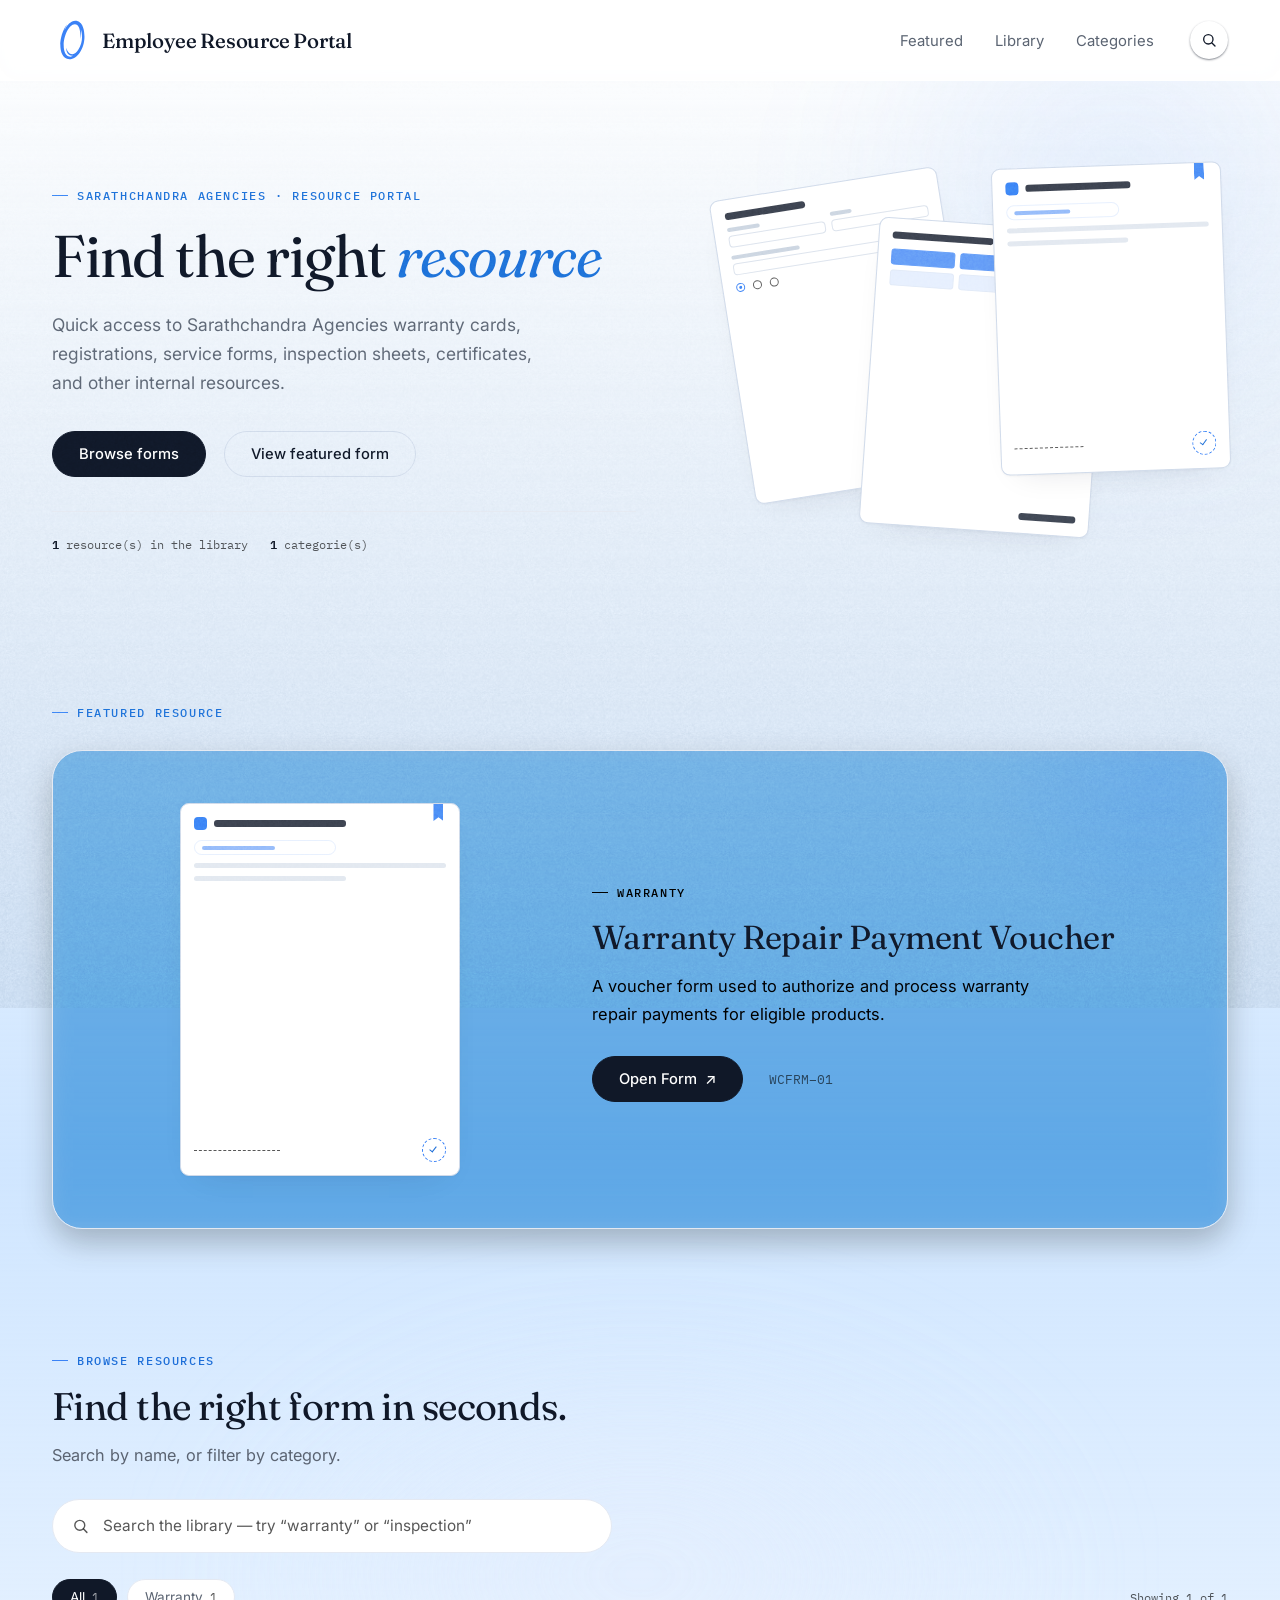
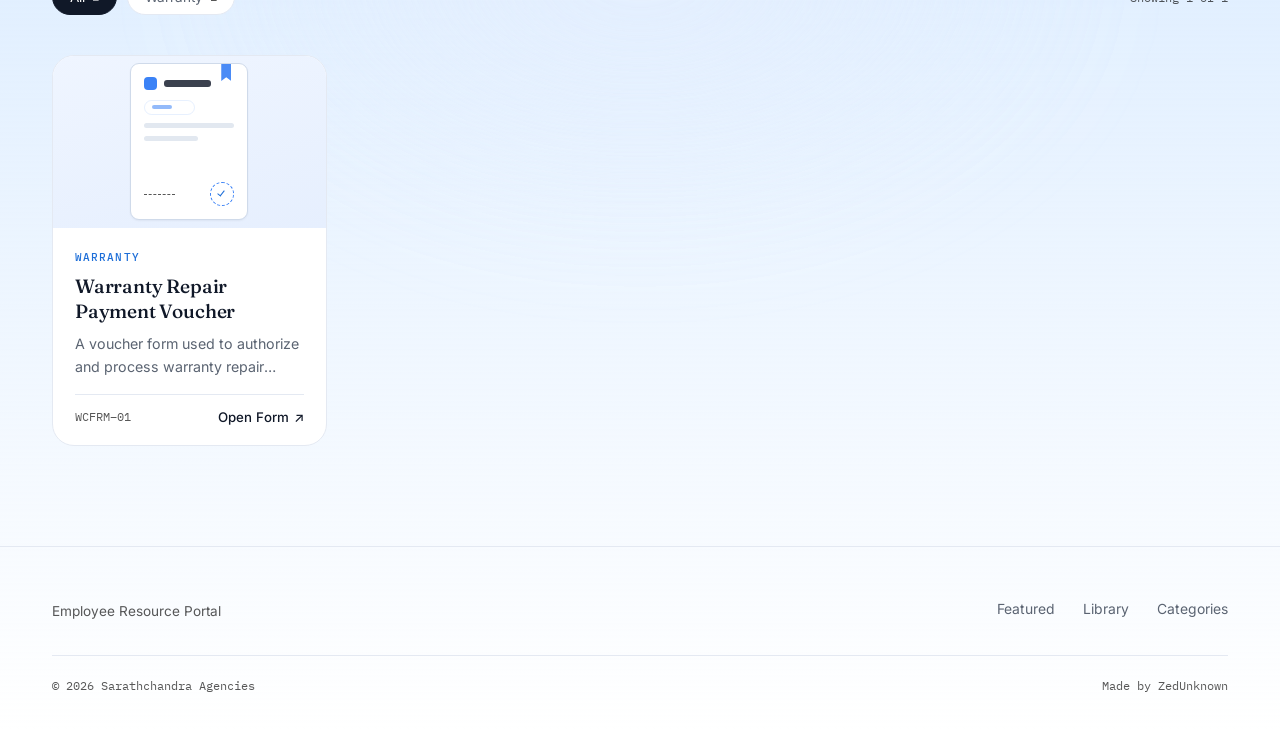
==== commit d0a39755: "Update hero section text for accuracy in resource and category counts" ====
--- a/index.html
+++ b/index.html
@@ -56,8 +56,8 @@
           <a class="btn btn-ghost" href="#featured">View featured form</a>
         </div>
         <div class="hero-meta">
-          <span><b id="hero-count">—</b> forms in the library</span>
-          <span><b id="hero-cat-count">—</b> categories</span>
+          <span><b id="hero-count">—</b> resource(s) in the library</span>
+          <span><b id="hero-cat-count">—</b> categorie(s)</span>
         </div>
       </div>
 
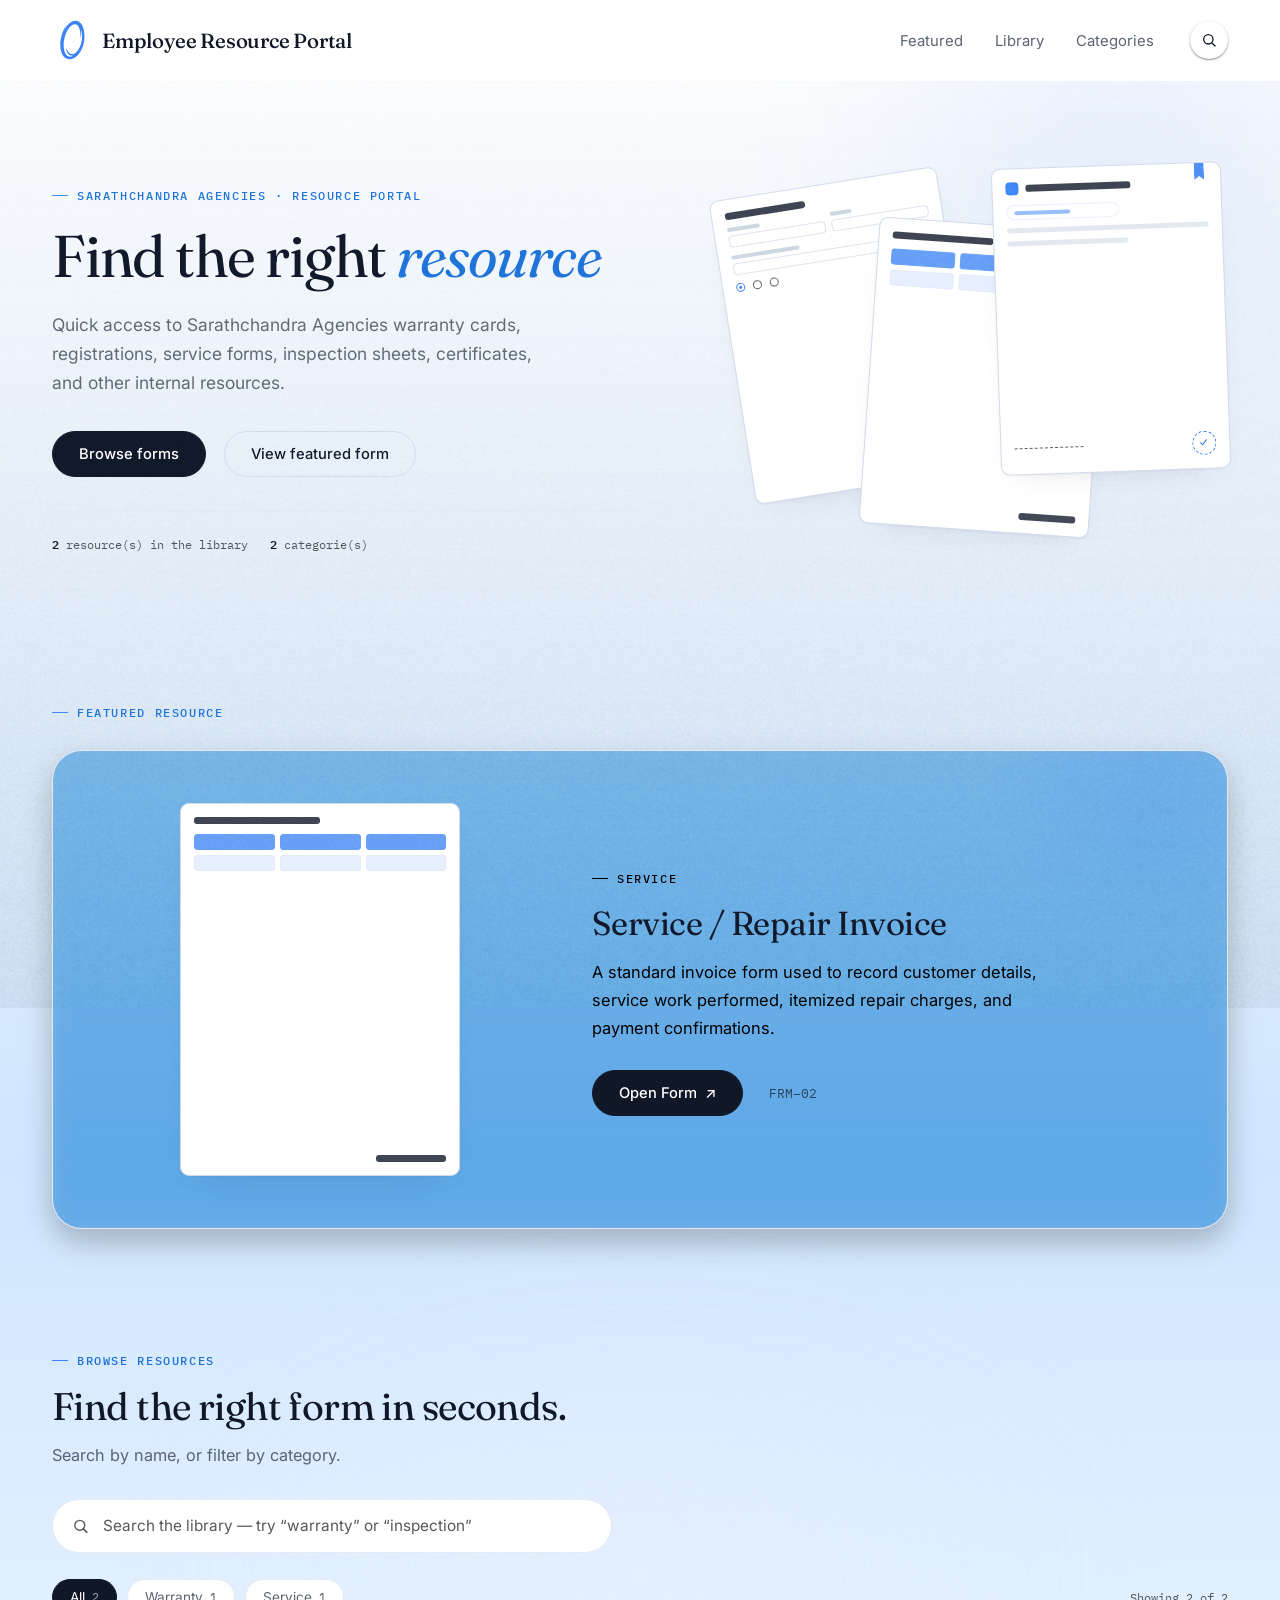
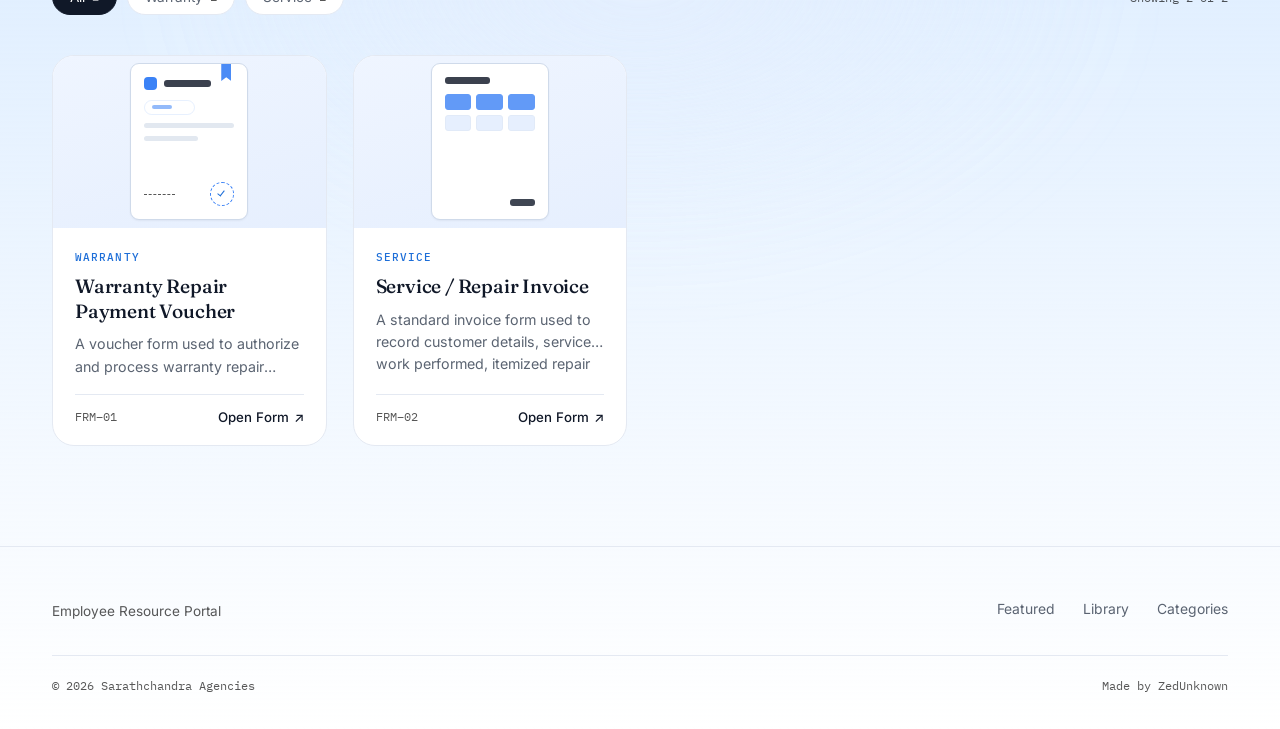
==== commit ae06dd9d: "Open forms in a new tab" ====
--- a/index.html
+++ b/index.html
@@ -3,7 +3,7 @@
 <head>
 <meta charset="UTF-8">
 <meta name="viewport" content="width=device-width, initial-scale=1.0">
-<title>Formary — A Library of Forms</title>
+<title>Employee Resource Portal</title>
 <meta name="description" content="A premium library of prebuilt, interactive forms — warranty cards, registrations, service orders, inspections, certificates, and labels.">
 
 <link rel="stylesheet" href="./style.css">
@@ -82,7 +82,7 @@
           <h3 class="featured-title" id="featured-title">—</h3>
           <p class="featured-desc" id="featured-desc">—</p>
           <div class="featured-foot">
-            <a class="btn btn-primary white" id="featured-link" href="#">Open Form <span aria-hidden="true">↗</span></a>
+            <a class="btn btn-primary white" id="featured-link" href="#" target="_blank">Open Form <span aria-hidden="true">↗</span></a>
             <span class="featured-code" id="featured-code">—</span>
           </div>
         </div>
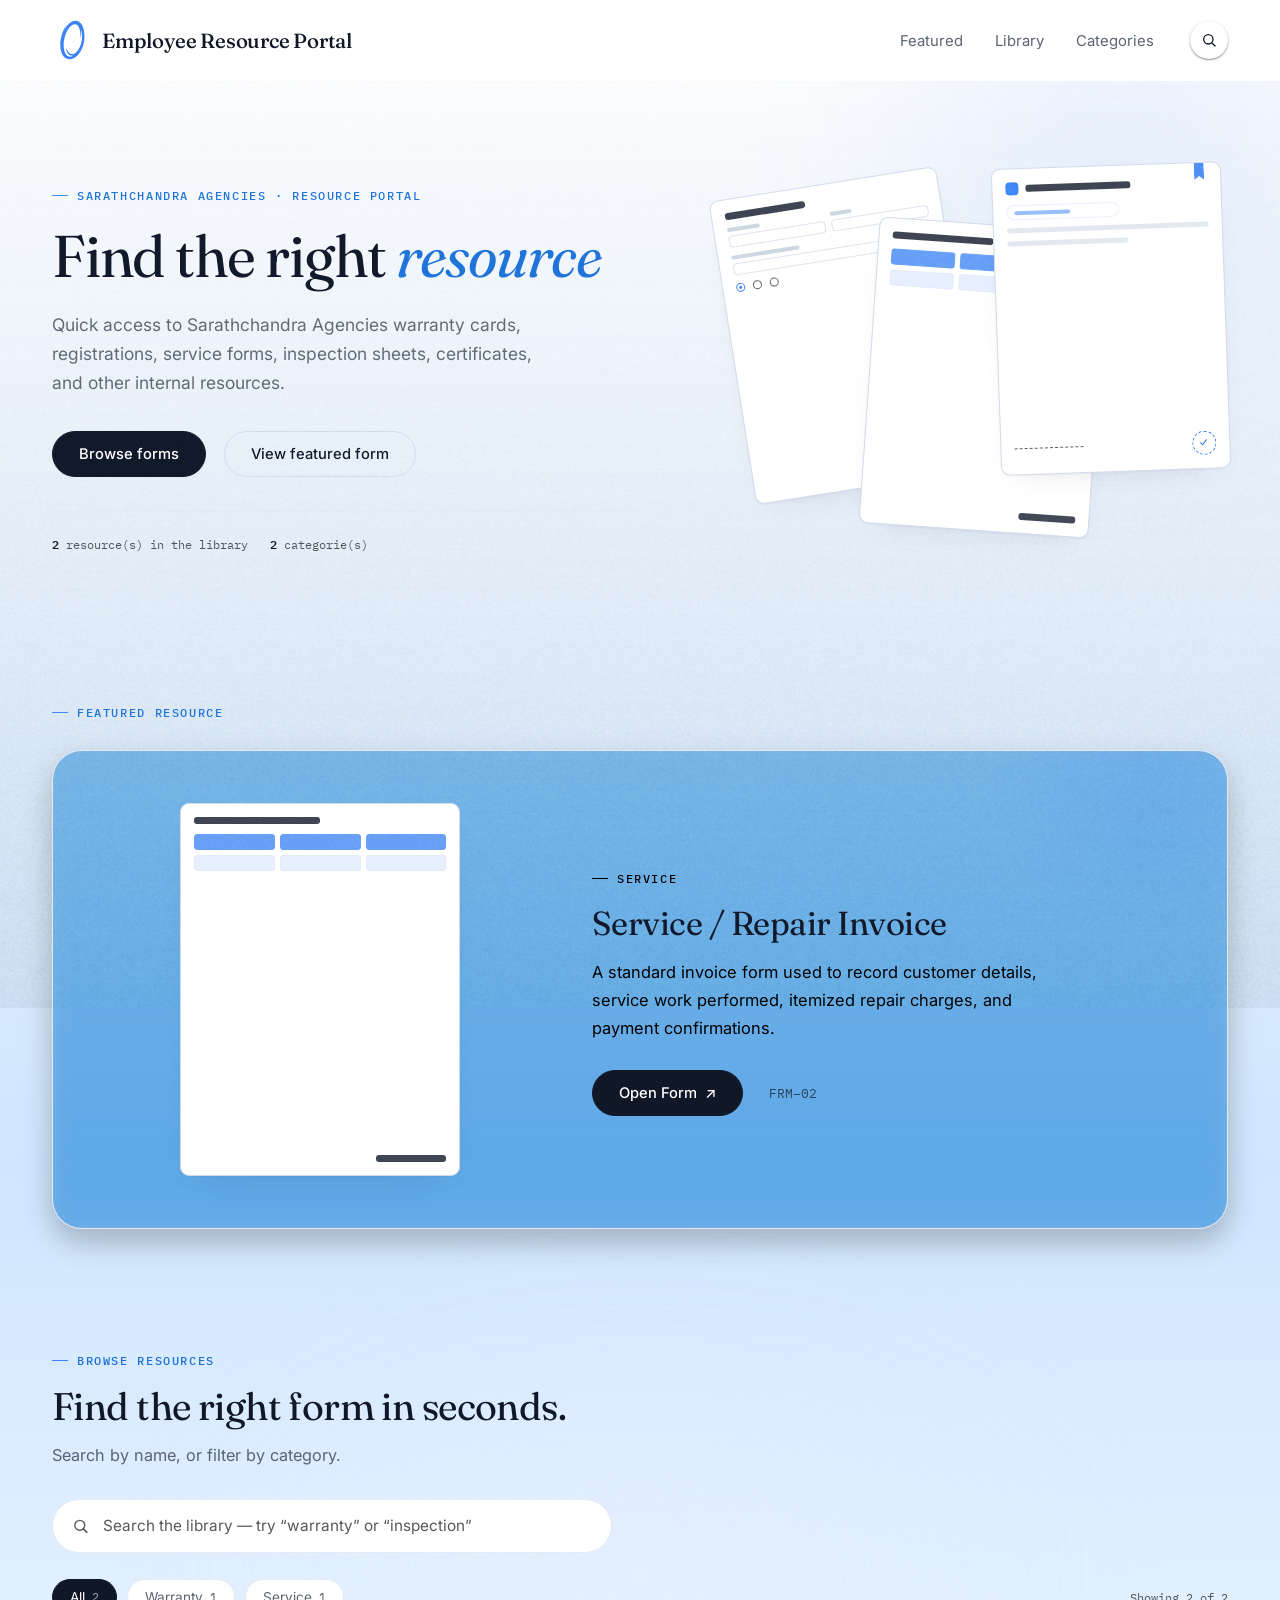
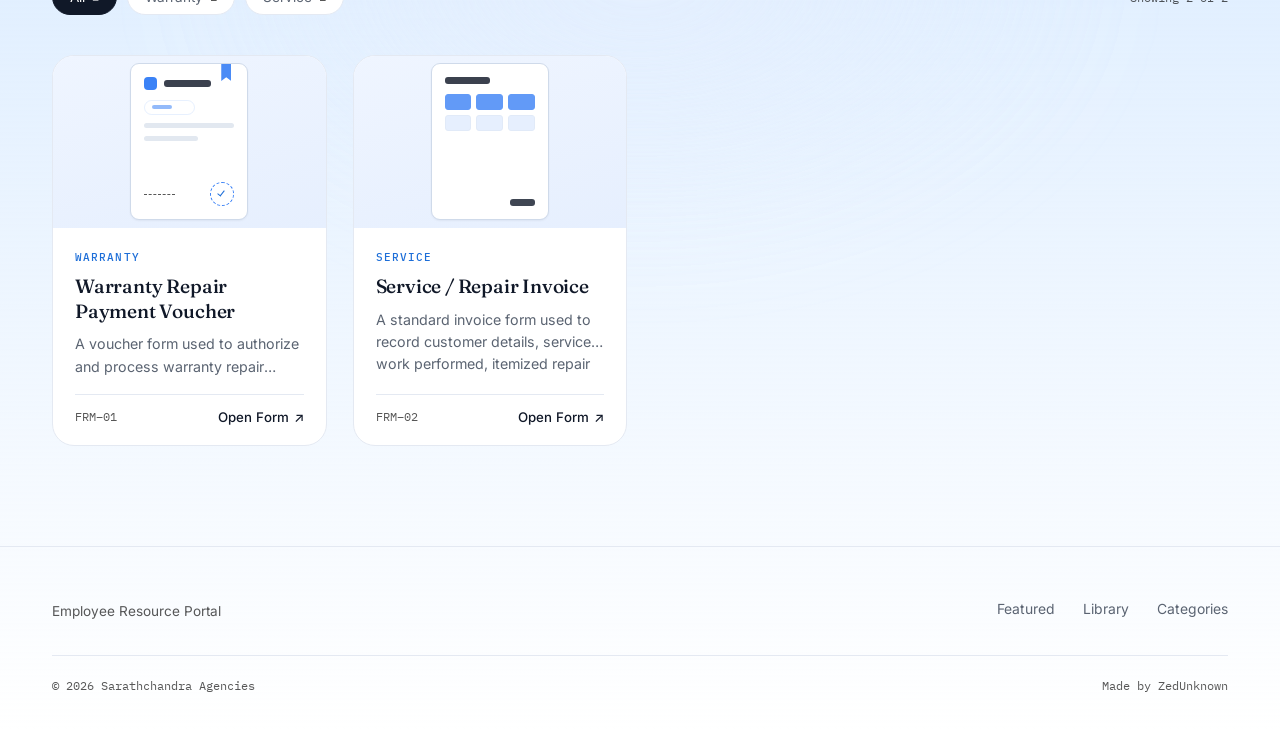
==== commit ab53d8d9: "Formatted main page" ====
--- a/index.html
+++ b/index.html
@@ -1,143 +1,222 @@
-<!DOCTYPE html>
+<!doctype html>
 <html lang="en">
-<head>
-<meta charset="UTF-8">
-<meta name="viewport" content="width=device-width, initial-scale=1.0">
-<title>Employee Resource Portal</title>
-<meta name="description" content="A premium library of prebuilt, interactive forms — warranty cards, registrations, service orders, inspections, certificates, and labels.">
-
-<link rel="stylesheet" href="./style.css">
-<link rel="preconnect" href="https://fonts.googleapis.com">
-<link rel="preconnect" href="https://fonts.gstatic.com" crossorigin>
-<link href="https://fonts.googleapis.com/css2?family=Fraunces:opsz,wght@9..144,300;9..144,400;9..144,500;9..144,600&family=Inter:wght@400;500;600;700&family=IBM+Plex+Mono:wght@500;600&display=swap" rel="stylesheet">
-
-</head>
-<body>
-
-<a class="skip-link" href="#library">Skip to the form library</a>
-<div class="film-grain" aria-hidden="true"></div>
-
-<!-- ============ HEADER ============ -->
-<header class="site-header" id="site-header">
-  <div class="header-inner">
-    <a class="logo" href="#home" aria-label="Formary home">
-      <span class="logo-img" aria-hidden="true">
-        <svg xmlns="http://www.w3.org/2000/svg" x="0px" y="0px" width="480" height="480" viewBox="0,0,256,256">
-            <g fill="#3b82f6" fill-rule="nonzero" stroke="none" stroke-width="1" stroke-linecap="butt" stroke-linejoin="miter" stroke-miterlimit="10" stroke-dasharray="" stroke-dashoffset="0" font-family="none" font-weight="none" font-size="none" text-anchor="none" style="mix-blend-mode: normal"><g transform="scale(5.33333,5.33333)"><path d="M28.004,1c-5.382,0 -9.949,5.206 -13.14,11.472c1.615,-4.713 3.152,-7.482 3.152,-7.482c-8.107,10.848 -8.013,24.027 -8.013,24.027l0.011,-0.037c-0.015,0.299 -0.022,0.587 -0.022,0.864c0,7.891 2.364,17.154 10.929,17.154c9.451,0 18.062,-12.875 18.062,-27.018c-0.001,-16.916 -7.821,-18.98 -10.979,-18.98zM14.02,30.004c0,-11.091 6.302,-25.01 13.366,-25.01c4.302,0 7.348,5.451 6.569,18c0,0 1.224,-5.03 0.664,-11.641c0.832,2.301 1.385,5.418 1.385,9.645c0,2.188 -0.333,4.451 -0.908,6.667c-1.637,5.555 -5.387,13.336 -10.391,13.336c-6.258,0 -7.725,-8.053 -7.725,-8.053c0,8.993 5.608,10.088 8.482,10.06c-1.053,0.637 -2.1,0.997 -3.095,0.997c-5.317,0.001 -8.347,-4.776 -8.347,-14.001z"></path></g></g>
-        </svg>
-      </span>
-      <span class="logo-word">Employee Resource Portal</span>
-    </a>
-    <nav class="nav" aria-label="Primary">
-      <ul class="nav-links">
-        <li><a class="nav-link" href="#featured">Featured</a></li>
-        <li><a class="nav-link" href="#library">Library</a></li>
-        <li><a class="nav-link" href="#categories">Categories</a></li>
-      </ul>
-      <button class="icon-btn" id="nav-search-btn" aria-label="Search the library">
-        <svg viewBox="0 0 24 24" fill="none" stroke="currentColor" stroke-width="2" stroke-linecap="round"><circle cx="11" cy="11" r="7"/><line x1="21" y1="21" x2="16.4" y2="16.4"/></svg>
-      </button>
-    </nav>
-  </div>
-</header>
-
-<main id="home">
-
-  <!-- ============ HERO ============ -->
-  <section class="hero">
-    <div class="bg-glow bg-glow--hero" aria-hidden="true"></div>
-    <div class="container hero-inner">
-      <div class="hero-text reveal">
-        <span class="eyebrow">SARATHCHANDRA AGENCIES · Resource Portal</span>
-        <h1 class="hero-title">Find the right <em>resource</em></h1>
-        <p class="hero-sub">Quick access to Sarathchandra Agencies warranty cards, registrations, service forms, inspection sheets, certificates, and other internal resources.</p>
-        <div class="hero-actions">
-          <a class="btn btn-primary" href="#library">Browse forms</a>
-          <a class="btn btn-ghost" href="#featured">View featured form</a>
-        </div>
-        <div class="hero-meta">
-          <span><b id="hero-count">—</b> resource(s) in the library</span>
-          <span><b id="hero-cat-count">—</b> categorie(s)</span>
-        </div>
+  <head>
+    <meta charset="UTF-8" />
+    <meta name="viewport" content="width=device-width, initial-scale=1.0" />
+    <title>Employee Resource Portal</title>
+    <meta
+      name="description"
+      content="A premium library of prebuilt, interactive forms — warranty cards, registrations, service orders, inspections, certificates, and labels."
+    />
+
+    <link rel="stylesheet" href="./style.css" />
+    <link rel="preconnect" href="https://fonts.googleapis.com" />
+    <link rel="preconnect" href="https://fonts.gstatic.com" crossorigin />
+    <link
+      href="https://fonts.googleapis.com/css2?family=Fraunces:opsz,wght@9..144,300;9..144,400;9..144,500;9..144,600&family=Inter:wght@400;500;600;700&family=IBM+Plex+Mono:wght@500;600&display=swap"
+      rel="stylesheet"
+    />
+  </head>
+  <body>
+    <a class="skip-link" href="#library">Skip to the form library</a>
+    <div class="film-grain" aria-hidden="true"></div>
+
+    <!-- ============ HEADER ============ -->
+    <header class="site-header" id="site-header">
+      <div class="header-inner">
+        <a class="logo" href="#home" aria-label="Formary home">
+          <span class="logo-img" aria-hidden="true">
+            <svg
+              xmlns="http://www.w3.org/2000/svg"
+              x="0px"
+              y="0px"
+              width="480"
+              height="480"
+              viewBox="0,0,256,256"
+            >
+              <g
+                fill="#3b82f6"
+                fill-rule="nonzero"
+                stroke="none"
+                stroke-width="1"
+                stroke-linecap="butt"
+                stroke-linejoin="miter"
+                stroke-miterlimit="10"
+                stroke-dasharray=""
+                stroke-dashoffset="0"
+                font-family="none"
+                font-weight="none"
+                font-size="none"
+                text-anchor="none"
+                style="mix-blend-mode: normal"
+              >
+                <g transform="scale(5.33333,5.33333)">
+                  <path
+                    d="M28.004,1c-5.382,0 -9.949,5.206 -13.14,11.472c1.615,-4.713 3.152,-7.482 3.152,-7.482c-8.107,10.848 -8.013,24.027 -8.013,24.027l0.011,-0.037c-0.015,0.299 -0.022,0.587 -0.022,0.864c0,7.891 2.364,17.154 10.929,17.154c9.451,0 18.062,-12.875 18.062,-27.018c-0.001,-16.916 -7.821,-18.98 -10.979,-18.98zM14.02,30.004c0,-11.091 6.302,-25.01 13.366,-25.01c4.302,0 7.348,5.451 6.569,18c0,0 1.224,-5.03 0.664,-11.641c0.832,2.301 1.385,5.418 1.385,9.645c0,2.188 -0.333,4.451 -0.908,6.667c-1.637,5.555 -5.387,13.336 -10.391,13.336c-6.258,0 -7.725,-8.053 -7.725,-8.053c0,8.993 5.608,10.088 8.482,10.06c-1.053,0.637 -2.1,0.997 -3.095,0.997c-5.317,0.001 -8.347,-4.776 -8.347,-14.001z"
+                  ></path>
+                </g>
+              </g>
+            </svg>
+          </span>
+          <span class="logo-word">Employee Resource Portal</span>
+        </a>
+        <nav class="nav" aria-label="Primary">
+          <ul class="nav-links">
+            <li><a class="nav-link" href="#featured">Featured</a></li>
+            <li><a class="nav-link" href="#library">Library</a></li>
+            <li><a class="nav-link" href="#categories">Categories</a></li>
+          </ul>
+          <button
+            class="icon-btn"
+            id="nav-search-btn"
+            aria-label="Search the library"
+          >
+            <svg
+              viewBox="0 0 24 24"
+              fill="none"
+              stroke="currentColor"
+              stroke-width="2"
+              stroke-linecap="round"
+            >
+              <circle cx="11" cy="11" r="7" />
+              <line x1="21" y1="21" x2="16.4" y2="16.4" />
+            </svg>
+          </button>
+        </nav>
       </div>
-
-      <div class="hero-stack" aria-hidden="true">
-        <div class="stack-sheet stack-1" id="stack-1"></div>
-        <div class="stack-sheet stack-2" id="stack-2"></div>
-        <div class="stack-sheet stack-3" id="stack-3"></div>
+    </header>
+
+    <main id="home">
+      <!-- ============ HERO ============ -->
+      <section class="hero">
+        <div class="bg-glow bg-glow--hero" aria-hidden="true"></div>
+        <div class="container hero-inner">
+          <div class="hero-text reveal">
+            <span class="eyebrow"
+              >SARATHCHANDRA AGENCIES · Resource Portal</span
+            >
+            <h1 class="hero-title">Find the right <em>resource</em></h1>
+            <p class="hero-sub">
+              Quick access to Sarathchandra Agencies warranty cards,
+              registrations, service forms, inspection sheets, certificates, and
+              other internal resources.
+            </p>
+            <div class="hero-actions">
+              <a class="btn btn-primary" href="#library">Browse forms</a>
+              <a class="btn btn-ghost" href="#featured">View featured form</a>
+            </div>
+            <div class="hero-meta">
+              <span><b id="hero-count">—</b> resource(s) in the library</span>
+              <span><b id="hero-cat-count">—</b> categorie(s)</span>
+            </div>
+          </div>
+
+          <div class="hero-stack" aria-hidden="true">
+            <div class="stack-sheet stack-1" id="stack-1"></div>
+            <div class="stack-sheet stack-2" id="stack-2"></div>
+            <div class="stack-sheet stack-3" id="stack-3"></div>
+          </div>
+        </div>
+      </section>
+
+      <!-- ============ FEATURED ============ -->
+      <section class="featured" id="featured">
+        <div class="container">
+          <div class="section-head reveal">
+            <span class="eyebrow">Featured resource</span>
+          </div>
+          <div class="featured-card reveal">
+            <div class="featured-preview" id="featured-preview"></div>
+            <div class="featured-content">
+              <span class="eyebrow black" id="featured-eyebrow-cat">—</span>
+              <h3 class="featured-title" id="featured-title">—</h3>
+              <p class="featured-desc" id="featured-desc">—</p>
+              <div class="featured-foot">
+                <a
+                  class="btn btn-primary white"
+                  id="featured-link"
+                  href="#"
+                  target="_blank"
+                  >Open Form <span aria-hidden="true">↗</span></a
+                >
+                <span class="featured-code" id="featured-code">—</span>
+              </div>
+            </div>
+          </div>
+        </div>
+      </section>
+
+      <!-- ============ LIBRARY ============ -->
+      <section class="library" id="library">
+        <div class="bg-glow bg-glow--library" aria-hidden="true"></div>
+        <div class="container">
+          <div class="section-head reveal">
+            <span class="eyebrow">Browse resources</span>
+            <h2>Find the right form in seconds.</h2>
+            <p>Search by name, or filter by category.</p>
+          </div>
+
+          <div class="toolbar reveal" id="categories">
+            <div class="search-wrap">
+              <svg
+                class="search-icon"
+                viewBox="0 0 24 24"
+                fill="none"
+                stroke="currentColor"
+                stroke-width="2"
+                stroke-linecap="round"
+              >
+                <circle cx="11" cy="11" r="7" />
+                <line x1="21" y1="21" x2="16.4" y2="16.4" />
+              </svg>
+              <input
+                class="search-input"
+                id="search-input"
+                type="text"
+                placeholder="Search the library — try “warranty” or “inspection”"
+                aria-label="Search forms"
+              />
+            </div>
+            <div class="filters-row">
+              <div
+                class="filters"
+                id="filters"
+                role="group"
+                aria-label="Filter by category"
+              ></div>
+              <span class="results-meta" id="results-meta"></span>
+            </div>
+          </div>
+
+          <div class="grid" id="grid"></div>
+          <p class="empty-state" id="empty-state">
+            No forms match your search. Try a different term or clear the
+            filters.
+          </p>
+        </div>
+      </section>
+    </main>
+
+    <!-- ============ FOOTER ============ -->
+    <footer class="site-footer">
+      <div class="container">
+        <div class="footer-inner">
+          <div>
+            <p class="footer-tag">Employee Resource Portal</p>
+          </div>
+          <nav class="footer-links" aria-label="Footer">
+            <a href="#featured">Featured</a>
+            <a href="#library">Library</a>
+            <a href="#categories">Categories</a>
+          </nav>
+        </div>
+        <div class="footer-bottom">
+          <span>© 2026 Sarathchandra Agencies</span>
+          <span>Made by ZedUnknown</span>
+        </div>
       </div>
-    </div>
-  </section>
-
-  <!-- ============ FEATURED ============ -->
-  <section class="featured" id="featured">
-    <div class="container">
-      <div class="section-head reveal">
-        <span class="eyebrow">Featured resource</span>
-      </div>
-      <div class="featured-card reveal">
-        <div class="featured-preview" id="featured-preview"></div>
-        <div class="featured-content">
-          <span class="eyebrow black" id="featured-eyebrow-cat">—</span>
-          <h3 class="featured-title" id="featured-title">—</h3>
-          <p class="featured-desc" id="featured-desc">—</p>
-          <div class="featured-foot">
-            <a class="btn btn-primary white" id="featured-link" href="#" target="_blank">Open Form <span aria-hidden="true">↗</span></a>
-            <span class="featured-code" id="featured-code">—</span>
-          </div>
-        </div>
-      </div>
-    </div>
-  </section>
-
-  <!-- ============ LIBRARY ============ -->
-  <section class="library" id="library">
-    <div class="bg-glow bg-glow--library" aria-hidden="true"></div>
-    <div class="container">
-      <div class="section-head reveal">
-        <span class="eyebrow">Browse resources</span>
-        <h2>Find the right form in seconds.</h2>
-        <p>Search by name, or filter by category.</p>
-      </div>
-
-      <div class="toolbar reveal" id="categories">
-        <div class="search-wrap">
-          <svg class="search-icon" viewBox="0 0 24 24" fill="none" stroke="currentColor" stroke-width="2" stroke-linecap="round"><circle cx="11" cy="11" r="7"/><line x1="21" y1="21" x2="16.4" y2="16.4"/></svg>
-          <input class="search-input" id="search-input" type="text" placeholder="Search the library — try “warranty” or “inspection”" aria-label="Search forms">
-        </div>
-        <div class="filters-row">
-          <div class="filters" id="filters" role="group" aria-label="Filter by category"></div>
-          <span class="results-meta" id="results-meta"></span>
-        </div>
-      </div>
-
-      <div class="grid" id="grid"></div>
-      <p class="empty-state" id="empty-state">No forms match your search. Try a different term or clear the filters.</p>
-    </div>
-  </section>
-
-</main>
-
-<!-- ============ FOOTER ============ -->
-<footer class="site-footer">
-  <div class="container">
-    <div class="footer-inner">
-      <div>
-        <p class="footer-tag">Employee Resource Portal</p>
-      </div>
-      <nav class="footer-links" aria-label="Footer">
-        <a href="#featured">Featured</a>
-        <a href="#library">Library</a>
-        <a href="#categories">Categories</a>
-      </nav>
-    </div>
-    <div class="footer-bottom">
-      <span>© 2026 Sarathchandra Agencies</span>
-      <span>Made by ZedUnknown</span>
-    </div>
-  </div>
-</footer>
-
-<script src="./script.js"></script>
-</body>
-</html>+    </footer>
+
+    <script src="./script.js"></script>
+  </body>
+</html>
